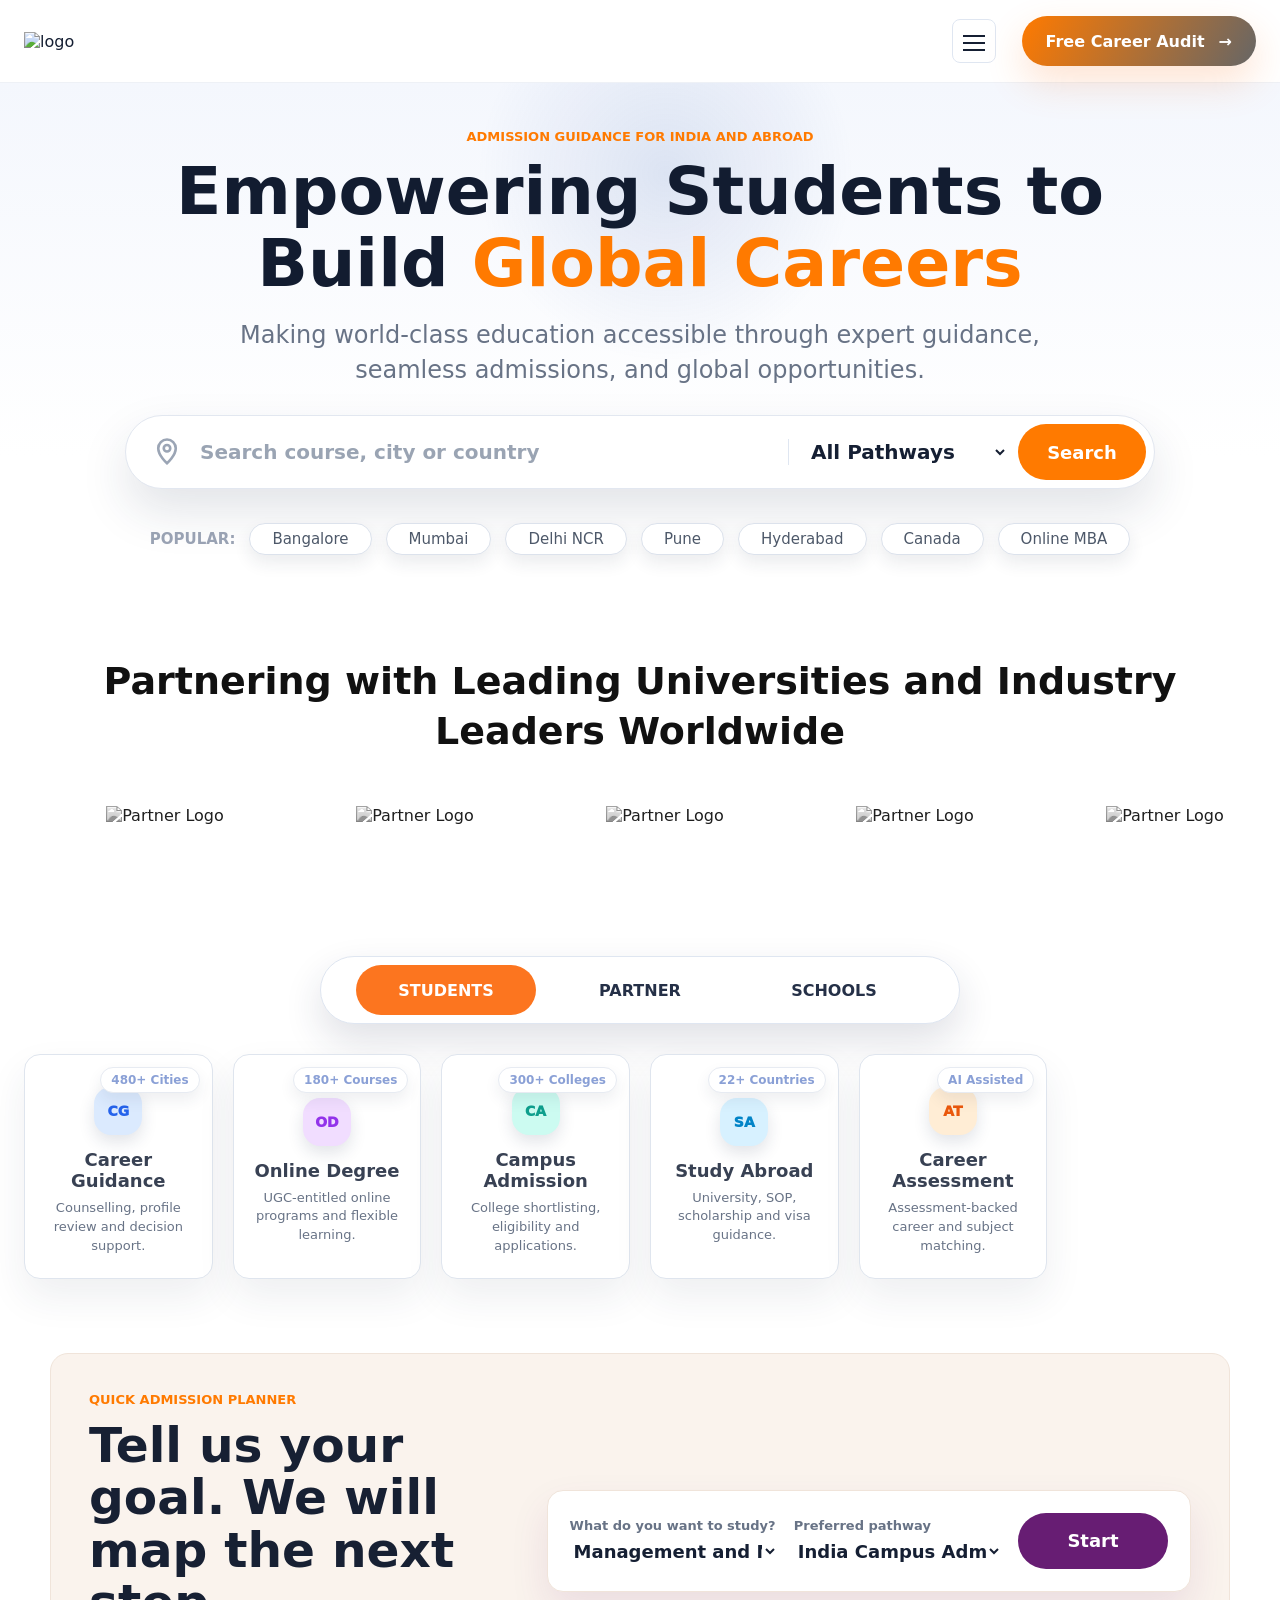
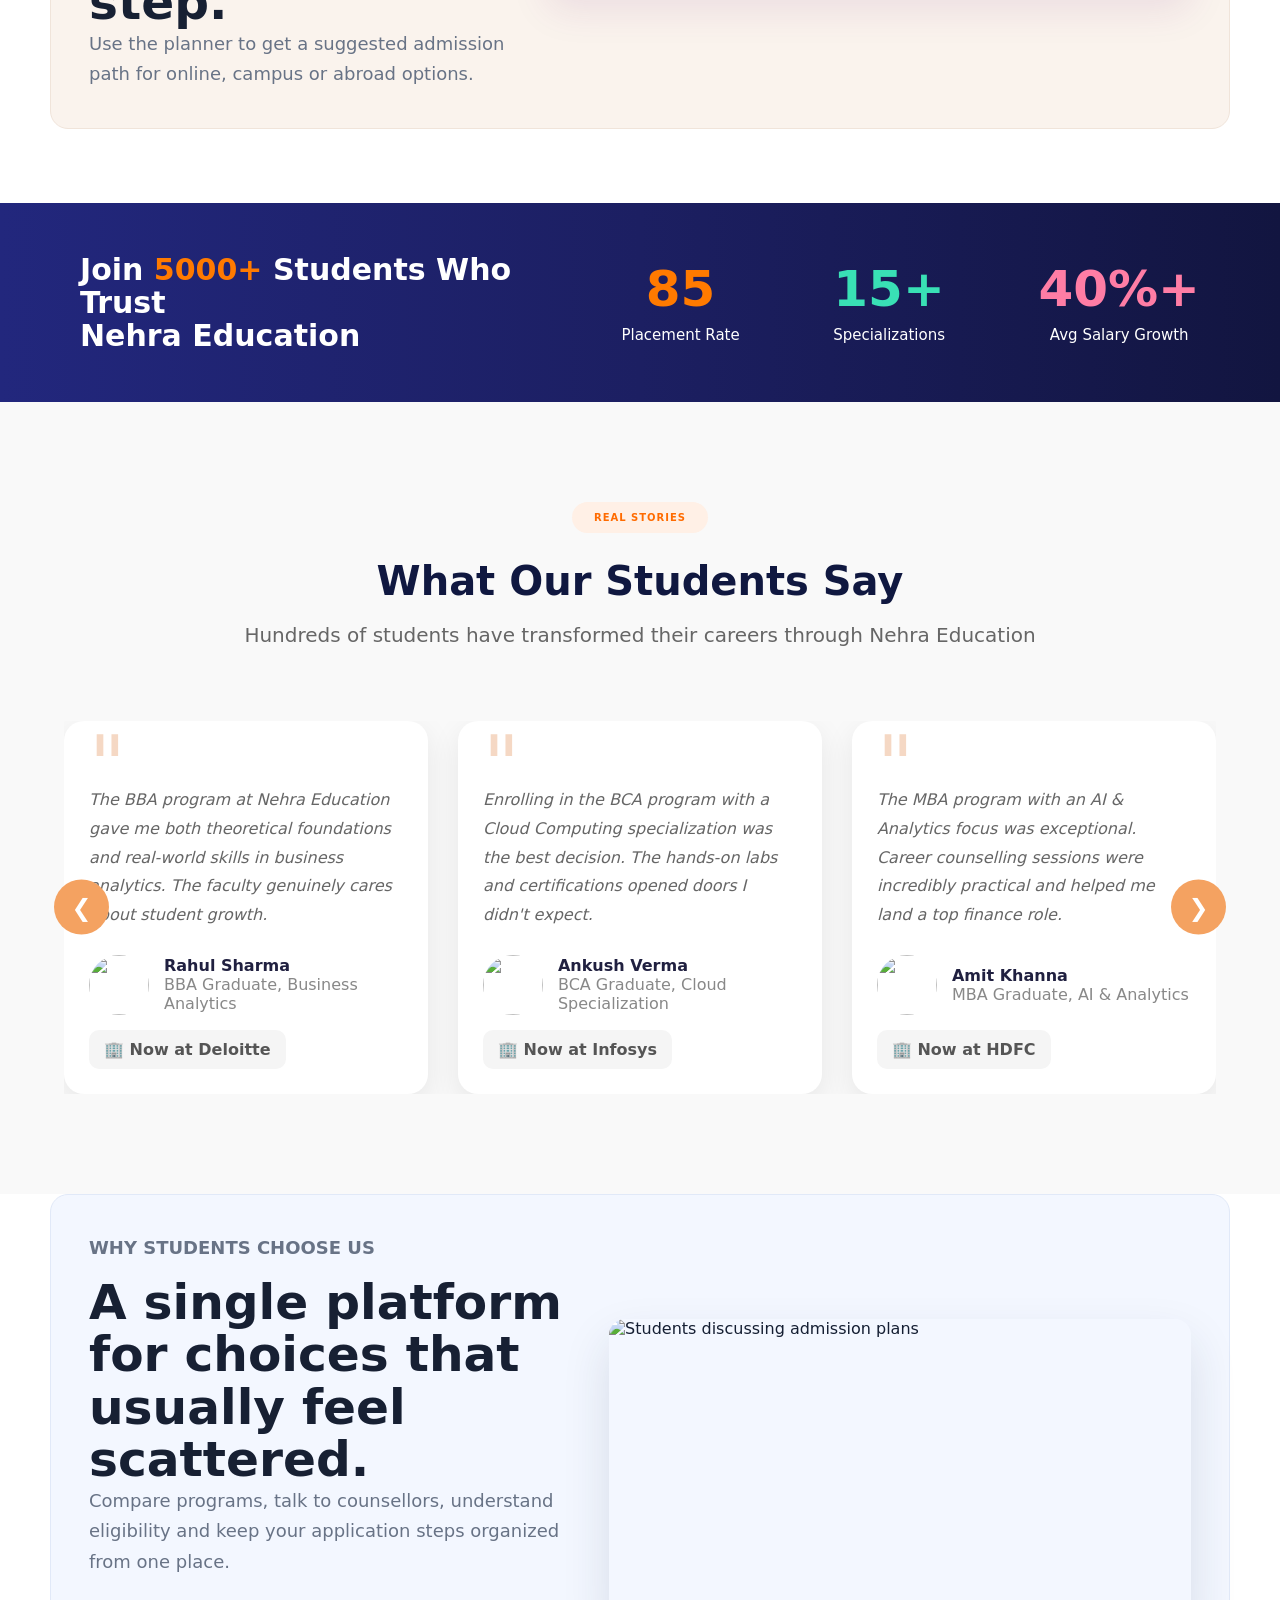
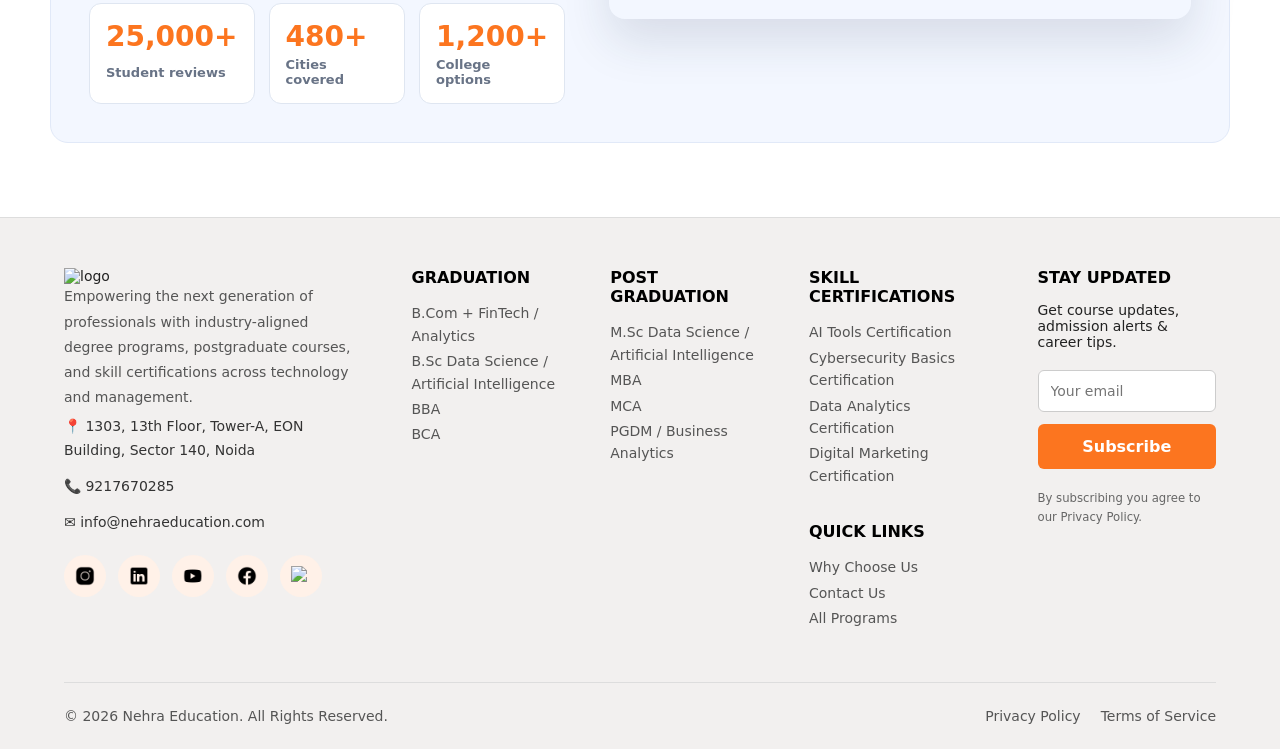
==== index.html @ 0ae5c198 "Add files via upload" ====
<!DOCTYPE html>
<html lang="en">
  <head>
    <meta charset="UTF-8" />
    <meta name="viewport" content="width=device-width, initial-scale=1.0" />
    <title>Nehra Education | Education Admission Platform</title>
    <link rel="preconnect" href="https://images.unsplash.com" />
    <link rel="stylesheet" href="css/styles.css" />
	<link rel="stylesheet" href="css/1001.css" />
    <link rel="icon" type="image/png" href="images/favicon.PNG"/>	
  </head>
  <body data-page="home">
    <header class="site-header">
      <nav class="navbar" aria-label="Primary navigation">
        <a class="brand" href="index.html" aria-label="Nehra Education">
          <img src="images/logo.png" alt="logo" width="100">
        </a>

        <button class="menu-toggle" type="button" aria-label="Open menu" aria-expanded="false">
          <span></span>
          <span></span>
          <span></span>
        </button>

        <div class="nav-links" id="navLinks">
          <a href="India Online Admission/index.html" data-nav="online">India Online Admission</a>
          <a href="India Campus Admission/index.html" data-nav="campus">India Campus Admission</a>
          <a href="Abroad Admission/index.html" data-nav="abroad">Abroad Admission</a>
          <a href="Career Guidance/index.html" data-nav="guidance">Career Guidance</a>
          <a href="Why-us/index.html" data-nav="why">Why Us</a>
          <a href="About-us/index.html" data-nav="about">About Us</a>
          <a href="Contact-us/index.html" data-nav="contact">Contact Us</a>
        </div>

        <div class="header-actions">
          <a class="audit-btn" href="contact-us.html">Free Career Audit <span aria-hidden="true">&rarr;</span></a>
          <!-- <a class="login-btn" href="contact-us.html">Login</a> -->
        </div>
      </nav>
    </header>

    <main>
      <section class="home-hero">
        <div class="hero-inner">
          <p class="eyebrow">Admission guidance for India and abroad</p>
          <h1>Empowering Students to Build <span>Global Careers</span></h1>
          <p class="hero-copy">
            Making world-class education accessible through expert guidance, seamless admissions, and global opportunities.
          </p>

          <form class="search-panel" id="homeSearch">
            <label class="location-field">
              <span class="pin-icon" aria-hidden="true">
                <svg viewBox="0 0 24 24">
                  <path d="M12 21s7-6.1 7-12a7 7 0 0 0-14 0c0 5.9 7 12 7 12z"></path>
                  <circle cx="12" cy="9" r="2.6"></circle>
                </svg>
              </span>
              <input id="searchInput" type="search" placeholder="Search course, city or country" />
            </label>
            <label class="type-field">
              <select id="pathwayFilter" aria-label="Choose admission pathway">
                <option value="all">All Pathways</option>
                <option value="online">Online Degree</option>
                <option value="campus">Campus Admission</option>
                <option value="abroad">Study Abroad</option>
                <option value="guidance">Career Guidance</option>
              </select>
            </label>
            <button type="submit">Search</button>
          </form>

          <div class="city-row" aria-label="Popular locations">
            <strong>Popular:</strong>
            <button type="button" data-query="Bangalore">Bangalore</button>
            <button type="button" data-query="Mumbai">Mumbai</button>
            <button type="button" data-query="Delhi NCR">Delhi NCR</button>
            <button type="button" data-query="Pune">Pune</button>
            <button type="button" data-query="Hyderabad">Hyderabad</button>
            <button type="button" data-query="Canada">Canada</button>
            <button type="button" data-query="Online MBA">Online MBA</button>
          </div>
        </div>
	  </section>

      <section class="partners-section">

    <div class="partners-container">

        <div class="section-title">
            <h2>Partnering with Leading Universities and Industry Leaders Worldwide</h2>
        </div>

        <div class="slider">

            <div class="slide-track">

                <!-- Logos -->
                <div class="slide">
                    <img src="images/logo.png" alt="Partner Logo">
                </div>

                <div class="slide">
                    <img src="images/logo.png" alt="Partner Logo">
                </div>

                <div class="slide">
                    <img src="images/logo.png" alt="Partner Logo">
                </div>

                <div class="slide">
                    <img src="images/logo.png" alt="Partner Logo">
                </div>

                <div class="slide">
                    <img src="images/logo.png" alt="Partner Logo">
                </div>

                <div class="slide">
                    <img src="images/logo.png" alt="Partner Logo">
                </div>

                <!-- Duplicate Logos for Infinite Scroll -->

                <div class="slide">
                    <img src="images/logo.png" alt="Partner Logo">
                </div>

                <div class="slide">
                    <img src="images/logo.png" alt="Partner Logo">
                </div>

                <div class="slide">
                    <img src="images/logo.png" alt="Partner Logo">
                </div>

                <div class="slide">
                    <img src="images/logo.png" alt="Partner Logo">
                </div>

                <div class="slide">
                    <img src="images/logo.png" alt="Partner Logo">
                </div>

                <div class="slide">
                    <img src="images/logo.png" alt="Partner Logo">
                </div>

            </div>

        </div>

    </div>

</section>

      <section class="audience-section">
        <div class="audience-tabs" role="tablist" aria-label="Choose audience">
          <button class="tab active" type="button" data-audience="students">STUDENTS</button>
          <button class="tab" type="button" data-audience="parents">PARTNER</button>
          <button class="tab" type="button" data-audience="schools">SCHOOLS</button>
        </div>

        <div class="service-grid" id="serviceGrid">
          <a class="service-card" href="Career Guidance/index.html" data-type="guidance" data-audience="students parents schools" data-tags="career counselling guidance assessment student parent school delhi mumbai bangalore">
            <span class="pill">480+ Cities</span>
            <span class="service-icon blue">CG</span>
            <h2>Career Guidance</h2>
            <p>Counselling, profile review and decision support.</p>
          </a>
          <a class="service-card" href="India Online Admission/index.html" data-type="online" data-audience="students parents" data-tags="online degree mba bca mca bcom distance ugc india bangalore mumbai delhi ncr pune hyderabad">
            <span class="pill">180+ Courses</span>
            <span class="service-icon violet">OD</span>
            <h2>Online Degree</h2>
            <p>UGC-entitled online programs and flexible learning.</p>
          </a>
          <a class="service-card" href="India Campus Admission/index.html" data-type="campus" data-audience="students parents schools" data-tags="india campus admission college university bangalore delhi ncr mumbai pune hyderabad chennai">
            <span class="pill">300+ Colleges</span>
            <span class="service-icon mint">CA</span>
            <h2>Campus Admission</h2>
            <p>College shortlisting, eligibility and applications.</p>
          </a>
          <a class="service-card" href="Abroad-Admission/index.html" data-type="abroad" data-audience="students parents" data-tags="study abroad canada uk usa australia germany scholarship visa">
            <span class="pill">22+ Countries</span>
            <span class="service-icon sky">SA</span>
            <h2>Study Abroad</h2>
            <p>University, SOP, scholarship and visa guidance.</p>
          </a>
          <a class="service-card" href="Career-Guidance/index.html" data-type="guidance" data-audience="students schools" data-tags="career assessment aptitude personality psychometric ai powered bangalore mumbai delhi ncr chennai">
            <span class="pill">AI Assisted</span>
            <span class="service-icon orange">AT</span>
            <h2>Career Assessment</h2>
            <p>Assessment-backed career and subject matching.</p>
          </a>
          <a class="service-card" href="Contact-us/index.html" data-type="guidance" data-audience="schools" data-tags="school partner admission counselling program">
            <span class="pill">Partner Plan</span>
            <span class="service-icon rose">SP</span>
            <h2>School Partnership</h2>
            <p>Guidance programs for classrooms and batches.</p>
          </a>
        </div>
        <p class="empty-result" id="emptyResult" hidden>No matching option found. Try another course, city or pathway.</p>
      </section>

      <section class="planner-band">
        <div class="planner-copy">
          <p class="eyebrow">Quick admission planner</p>
          <h2>Tell us your goal. We will map the next step.</h2>
          <p>Use the planner to get a suggested admission path for online, campus or abroad options.</p>
        </div>
        <form class="planner-card" id="plannerForm">
          <label>
            <span>What do you want to study?</span>
            <select id="courseSelect">
              <option>Management and MBA</option>
              <option>Engineering and Technology</option>
              <option>Medical and Healthcare</option>
              <option>Commerce and Finance</option>
              <option>Design and Media</option>
            </select>
          </label>
          <label>
            <span>Preferred pathway</span>
            <select id="goalSelect">
              <option>India Campus Admission</option>
              <option>India Online Admission</option>
              <option>Abroad Admission</option>
              <option>Career Guidance</option>
            </select>
          </label>
          <button type="submit">Start</button>
        </form>
      </section>
	  
	  <section class="counter-section">

		<div class="counter-container">

        <div class="counter-left">
            <h2>
                Join <span>5000+</span> Students Who Trust
                <br>
                Nehra Education
            </h2>
        </div>

        <div class="counter-box">
            <h3 class="counter" data-target="95">0</h3>
            <p>Placement Rate</p>
        </div>

        <div class="counter-box">
            <h3 class="counter green" data-target="15">0</h3>
            <p>Specializations</p>
        </div>

        <div class="counter-box">
            <h3 class="counter pink" data-target="40">0</h3>
            <p>Avg Salary Growth</p>
        </div>

		</div>

	  </section>
	  
	  <section class="testimonial-section">

    <div class="section-header">

        <span class="badge">REAL STORIES</span>

        <h2>What Our Students Say</h2>

        <p>
            Hundreds of students have transformed their careers through
            Nehra Education
        </p>

    </div>

    <div class="testimonial-wrapper">

        <button class="nav-btn prev">&#10094;</button>

        <div class="testimonial-slider">

            <div class="testimonial-track">

                <!-- Card 1 -->
                <div class="testimonial-card">

                    <div class="quote">"</div>

                    <p class="review">
                        The BBA program at Nehra Education gave me both
                        theoretical foundations and real-world skills in
                        business analytics. The faculty genuinely cares
                        about student growth.
                    </p>

                    <div class="student-info">

                        <img src="images/student1.jpg" alt="">

                        <div>
                            <h4>Rahul Sharma</h4>
                            <span>BBA Graduate, Business Analytics</span>
                        </div>

                    </div>

                    <div class="company-tag">
                        🏢 Now at Deloitte
                    </div>

                </div>

                <!-- Card 2 -->

                <div class="testimonial-card active">

                    <div class="quote">"</div>

                    <p class="review">
                        Enrolling in the BCA program with a Cloud Computing
                        specialization was the best decision. The hands-on
                        labs and certifications opened doors I didn't expect.
                    </p>

                    <div class="student-info">

                        <img src="images/student2.jpg" alt="">

                        <div>
                            <h4>Ankush Verma</h4>
                            <span>BCA Graduate, Cloud Specialization</span>
                        </div>

                    </div>

                    <div class="company-tag">
                        🏢 Now at Infosys
                    </div>

                </div>

                <!-- Card 3 -->

                <div class="testimonial-card">

                    <div class="quote">"</div>

                    <p class="review">
                        The MBA program with an AI & Analytics focus was
                        exceptional. Career counselling sessions were
                        incredibly practical and helped me land a top
                        finance role.
                    </p>

                    <div class="student-info">

                        <img src="images/student3.jpg" alt="">

                        <div>
                            <h4>Amit Khanna</h4>
                            <span>MBA Graduate, AI & Analytics</span>
                        </div>

                    </div>

                    <div class="company-tag">
                        🏢 Now at HDFC
                    </div>

                </div>
				<div class="testimonial-card">

                    <div class="quote">"</div>

                    <p class="review">
                        The BBA program at Nehra Education gave me both
                        theoretical foundations and real-world skills in
                        business analytics. The faculty genuinely cares
                        about student growth.
                    </p>

                    <div class="student-info">

                        <img src="images/student1.jpg" alt="">

                        <div>
                            <h4>Rahul Sharma</h4>
                            <span>BBA Graduate, Business Analytics</span>
                        </div>

                    </div>

                    <div class="company-tag">
                        🏢 Now at Deloitte
                    </div>

                </div>

                <!-- Card 2 -->

                <div class="testimonial-card active">

                    <div class="quote">"</div>

                    <p class="review">
                        Enrolling in the BCA program with a Cloud Computing
                        specialization was the best decision. The hands-on
                        labs and certifications opened doors I didn't expect.
                    </p>

                    <div class="student-info">

                        <img src="images/student2.jpg" alt="">

                        <div>
                            <h4>Ankush Verma</h4>
                            <span>BCA Graduate, Cloud Specialization</span>
                        </div>

                    </div>

                    <div class="company-tag">
                        🏢 Now at Infosys
                    </div>

                </div>

                <!-- Card 3 -->

                <div class="testimonial-card">

                    <div class="quote">"</div>

                    <p class="review">
                        The MBA program with an AI & Analytics focus was
                        exceptional. Career counselling sessions were
                        incredibly practical and helped me land a top
                        finance role.
                    </p>

                    <div class="student-info">

                        <img src="images/student3.jpg" alt="">

                        <div>
                            <h4>Amit Khanna</h4>
                            <span>MBA Graduate, AI & Analytics</span>
                        </div>

                    </div>

                    <div class="company-tag">
                        🏢 Now at HDFC
                    </div>

                </div>

            </div>

        </div>

        <button class="nav-btn next">&#10095;</button>

    </div>

</section>

      <section class="split-showcase">
        <div>
          <p class="eyebrow">Why students choose us</p>
          <h2>A single platform for choices that usually feel scattered.</h2>
          <p>
            Compare programs, talk to counsellors, understand eligibility and keep your application steps organized from one place.
          </p>
          <div class="stats-row">
            <div><strong data-count="25000">0</strong><span>Student reviews</span></div>
            <div><strong data-count="480">0</strong><span>Cities covered</span></div>
            <div><strong data-count="1200">0</strong><span>College options</span></div>
          </div>
        </div>
        <img src="https://images.unsplash.com/photo-1523240795612-9a054b0db644?auto=format&fit=crop&w=900&q=80" alt="Students discussing admission plans" />
      </section>
    </main>

	<footer class="footer">
    <div class="footer-container">

        <!-- Company Info -->
        <div class="footer-column company-info">
            <img src="images/logo.png" alt="logo" width="150">

            <p>
                Empowering the next generation of professionals with
                industry-aligned degree programs, postgraduate courses,
                and skill certifications across technology and management.
            </p>

            <div class="contact-info">
                <p>📍 1303, 13th Floor, Tower-A, EON Building, Sector 140, Noida</p>
                <p>📞 <a href="tel:+919217670285">9217670285</a></p>
				<p>✉ <a href="mailto:info@nehraeducation.com">info@nehraeducation.com</a></p>
            </div>

            <div class="social-icons">
				<a href="https://www.instagram.com/nehraeducation?igsh=MWdvMzFmZ3Vqd3J1ag=="><img src="images/logo/instagram.png" alt="Instagram"></a>
				<a href="https://www.linkedin.com/company/nehraeducation/"><img src="images/logo/linkedin.png" alt="LinkedIn"></a>
				<a href="#"><img src="images/logo/youtube.png" alt="YouTube"></a>
				<a href="#"><img src="images/logo/facebook.png" alt="Facebook"></a>
				<a href="#"><img src="images/logo/twitter.png" alt="Twitter"></a>
			</div>
        </div>

        <!-- Graduation -->
        <div class="footer-column">
            <h3>GRADUATION</h3>
            <ul>
                <li>B.Com + FinTech / Analytics</li>
                <li>B.Sc Data Science / Artificial Intelligence</li>
                <li>BBA</li>
                <li>BCA</li>
            </ul>
        </div>

        <!-- Post Graduation -->
        <div class="footer-column">
            <h3>POST GRADUATION</h3>
            <ul>
                <li>M.Sc Data Science / Artificial Intelligence</li>
                <li>MBA</li>
                <li>MCA</li>
                <li>PGDM / Business Analytics</li>
            </ul>
        </div>

        <!-- Skill Certifications -->
        <div class="footer-column">
            <h3>SKILL CERTIFICATIONS</h3>
            <ul>
                <li>AI Tools Certification</li>
                <li>Cybersecurity Basics Certification</li>
                <li>Data Analytics Certification</li>
                <li>Digital Marketing Certification</li>
            </ul>

            <h3 class="quick-title">QUICK LINKS</h3>
            <ul>
                <li><a href="#">Why Choose Us</a></li>
                <li><a href="#">Contact Us</a></li>
                <li><a href="#">All Programs</a></li>
            </ul>
        </div>

        <!-- Newsletter -->
        <div class="footer-column">
            <h3>STAY UPDATED</h3>

            <p>
                Get course updates, admission alerts & career tips.
            </p>

            <form class="newsletter-form">
                <input type="email" placeholder="Your email">
                <button type="submit">Subscribe</button>
            </form>

            <small>
                By subscribing you agree to our Privacy Policy.
            </small>
        </div>

    </div>

    <div class="footer-bottom">
        <p>© 2026 Nehra Education. All Rights Reserved.</p>

        <div class="footer-links">
            <a href="#">Privacy Policy</a>
            <a href="#">Terms of Service</a>
        </div>
    </div>
	</footer>

    <div class="toast" id="toast" role="status" aria-live="polite"></div>
    <script src="js/script.js"></script>
	<script src="js/1001.js"></script>
  </body>
</html>
---- css/styles.css ----
:root {
  --ink: #151f33;
  --muted: #687386;
  --soft: #f4f7fd;
  --paper: #ffffff;
  --line: #dfe6f1;
  --blue: #2f63ee;
  --blue-dark: #244aa8;
  --cyan: #0699c7;
  --purple: #671d73;
  --violet: #8b42ef;
  --mint: #17b59a;
  --orange: #f27b2f;
  --rose: #ef4b71;
  --shadow: 0 22px 48px rgba(32, 45, 76, 0.13);
  --radius: 8px;
}

* {
  box-sizing: border-box;
}

html {
  scroll-behavior: smooth;
}

body {
  margin: 0;
  color: var(--ink);
  background: #ffffff;
  font-family: Inter, ui-sans-serif, system-ui, -apple-system, BlinkMacSystemFont, "Segoe UI", sans-serif;
}

*{
    margin:0;
    padding:0;
    box-sizing:border-box;
}

.footer{
    background:#F2F0EF;
    color:#222;
    padding:50px 5% 25px;
    border-top:1px solid #ddd;
	font-size:14px;
}

.footer-container{
    display:grid;
    grid-template-columns:2fr 1fr 1fr 1.2fr 1.2fr;
    gap:50px;
}

.footer-logo{
    width:220px;
    margin-bottom:25px;
}

.company-info p{
    line-height:1.8;
    color:#555;
    margin-bottom:5px;
}

.contact-info p{
    margin-bottom:12px;
    line-height:1.7;
	color:#333;
}

.contact-info i{
    color:#ff6b00;
    margin-right:8px;
    width:20px;
}

.contact-info a{
    text-decoration:none;
    color:#333;
    transition:.3s;
}

.contact-info a:hover{
    color:#ff7a00;
}

.footer-column h3{
    font-size:16px;
    margin-bottom:15px;
    color:#000;
    font-weight:700;
}

.footer-column ul{
    list-style:none;
}

.footer-column ul li{
    margin-bottom:3px;
    line-height:1.6;
    color:#555;
}

.footer-column ul li a{
    text-decoration:none;
    color:#555;
    transition:.3s;
}

.footer-column ul li a:hover{
    color:#ff7a00;
}

.quick-title{
    margin-top:35px;
}
.social-icons{
    display:flex;
    gap:12px;
    margin-top:20px;
}

.social-icons a{
    width:42px;
    height:42px;
    border-radius:50%;
    background:#fff1e8;
    color:#ff6b00;
    display:flex;
    align-items:center;
    justify-content:center;
    text-decoration:none;
    font-size:18px;
    transition:all .4s ease;
}

.social-icons a:hover{
    background:#ff6b00;
    color:#fff;
    transform:translateY(-5px) rotate(360deg);
    box-shadow:0 10px 25px rgba(255,107,0,.25);
}
.social-icons img{
    width:20px;
    height:20px;
}

.newsletter-form{
    margin:20px 0;
}

.newsletter-form input{
    width:100%;
    padding:12px;
    border:1px solid #ccc;
    border-radius:6px;
    margin-bottom:12px;
    outline:none;
}

.newsletter-form button{
    width:100%;
    padding:13px;
    border:none;
    background:#FC751F;
    color:#fff;
    border-radius:6px;
    cursor:pointer;
    font-size:16px;
    font-weight:600;
}

.newsletter-form button:hover{
    background:#FFA64D;
}

.footer-column small{
    color:#666;
    line-height:1.6;
}

.footer-bottom{
    margin-top:50px;
    padding-top:25px;
    border-top:1px solid #ddd;
    display:flex;
    justify-content:space-between;
    align-items:center;
    flex-wrap:wrap;
    gap:15px;
}

.footer-bottom p{
    color:#555;
}

.footer-links{
    display:flex;
    gap:20px;
}

.footer-links a{
    text-decoration:none;
    color:#555;
}

.footer-links a:hover{
    color:#ff7a00;
}

/* Responsive */
@media(max-width:991px){
    .footer-container{
        grid-template-columns:1fr 1fr;
    }
}

@media(max-width:768px){
    .footer-container{
        grid-template-columns:1fr;
    }

    .footer-bottom{
        flex-direction:column;
        text-align:center;
    }
}


/* ==========================
   PARTNERS SECTION
========================== */

.partners-section{
    background:#ffffff;
    padding:70px 0;
    overflow:hidden;
}

/* Container for side spacing */

.partners-container{
    max-width:1400px;
    margin:auto;
    padding:0 40px;
}

/* Heading */

.section-title{
    text-align:center;
    margin-bottom:50px;
}

.section-title h2{
    font-size:38px;
    font-weight:600;
    color:#111;
    line-height:1.3;
}

/* ==========================
   LOGO SLIDER
========================== */

.slider{
    width:100%;
    overflow:hidden;
    position:relative;
}

.slide-track{
    display:flex;
    align-items:center;
    width:calc(250px * 12);
    animation: scroll 30s linear infinite;
}

.slide{
    width:250px;
    display:flex;
    justify-content:center;
    align-items:center;
}

.slide img{
    max-width:180px;
    height:80px;
    object-fit:contain;
    transition:0.3s ease;
    filter: grayscale(100%);
}

.slide img:hover{
    filter: grayscale(0%);
    transform:scale(1.05);
}

/* Infinite Smooth Animation */

@keyframes scroll{

    0%{
        transform:translateX(0);
    }

    100%{
        transform:translateX(calc(-250px * 6));
    }
}

/* ==========================
   MOBILE RESPONSIVE
========================== */

@media(max-width:768px){

    .partners-container{
        padding:0 20px;
    }

    .section-title h2{
        font-size:26px;
    }

    .slide{
        width:180px;
    }

    .slide img{
        max-width:130px;
        height:60px;
    }

    .slide-track{
        animation: scroll 20s linear infinite;
    }
}


.audit-btn{
    transition: all 0.3s ease;
}

.audit-btn span{
    display:inline-block;
    transition: transform 0.3s ease;
}

.audit-btn:hover{
    transform: translateY(-4px);
}

.audit-btn:hover span{
    transform: translateX(5px);
}

.primary-link{
    transition: all 0.3s ease;
}

.primary-link span{
    display:inline-block;
    transition: transform 0.3s ease;
}

.primary-link:hover{
    transform: translateY(-4px);
}

.primary-link:hover span{
    transform: translateX(5px);
}

button,
input,
select,
textarea {
  font: inherit;
}

a {
  color: inherit;
  text-decoration: none;
}

img {
  display: block;
  max-width: 100%;
}

.site-header {
  position: sticky;
  top: 0;
  z-index: 40;
  background: rgba(255, 255, 255, 0.95);
  border-bottom: 1px solid #eef1f6;
  backdrop-filter: blur(18px);
}

.navbar {
  display: flex;
  align-items: center;
  gap: 26px;
  width: min(1530px, calc(100% - 48px));
  min-height: 92px;
  margin: 0 auto;
}

.brand {
  display: inline-flex;
  align-items: center;
  gap: 10px;
  flex: 0 0 auto;
}

.brand-mark {
  position: relative;
  width: 42px;
  height: 42px;
  border: 3px solid #ff2947;
  transform: rotate(45deg);
}

.brand-mark::before,
.brand-mark::after {
  position: absolute;
  left: 4px;
  right: 4px;
  height: 3px;
  content: "";
  background: var(--blue);
  transform: rotate(-27deg);
}

.brand-mark::before {
  top: 13px;
}

.brand-mark::after {
  top: 22px;
}

.brand-name {
  color: #21418f;
  font-size: 29px;
  font-weight: 900;
  letter-spacing: 0;
}

.nav-links {
  display: flex;
  align-items: center;
  justify-content: center;
  gap: clamp(12px, 1.15vw, 24px);
  flex: 1 1 auto;
}

.nav-links a {
  position: relative;
  color: #202a40;
  font-size: 15px;
  font-weight: 700;
  white-space: nowrap;
}

.nav-links a:hover,
.nav-links a.active {
  color: #FC751F;
}

.nav-links a.active::after {
  position: absolute;
  right: 0;
  bottom: -10px;
  left: 0;
  height: 3px;
  content: "";
  background: #f27b2f;
  border-radius: 999px;
}

.header-actions {
  display: flex;
  align-items: center;
  gap: 16px;
  flex: 0 0 auto;
}

.audit-btn,
.login-btn,
.primary-link,
.secondary-link,
.site-footer a {
  display: inline-flex;
  align-items: center;
  justify-content: center;
  min-height: 50px;
  border-radius: 999px;
  font-weight: 800;
}

.audit-btn,
.primary-link {
  gap: 14px;
  min-width: 220px;
  padding: 0 24px;
  color: #ffffff;
  background: linear-gradient(120deg, #ff7a00, #666666);
  box-shadow: 0 16px 38px rgba(252, 117, 31, 0.20);
}

.login-btn,
.secondary-link {
  min-width: 104px;
  padding: 0 22px;
  color: #252f44;
  background: #ffffff;
  border: 1px solid var(--line);
}

.menu-toggle {
  display: none;
  width: 44px;
  height: 44px;
  padding: 10px;
  background: #ffffff;
  border: 1px solid var(--line);
  border-radius: var(--radius);
  cursor: pointer;
}

.menu-toggle span {
  display: block;
  width: 100%;
  height: 2px;
  margin: 5px 0;
  background: var(--ink);
}

.home-hero {
  min-height: 390px;
  overflow: hidden;
  background:
    radial-gradient(circle at 52% 18%, rgba(58, 96, 178, 0.14), transparent 24%),
    linear-gradient(180deg, #f4f7fd 0%, #ffffff 74%);
}

.hero-inner {
  width: min(1160px, calc(100% - 40px));
  margin: 0 auto;
  padding: 46px 0 32px;
  text-align: center;
}

.eyebrow {
  margin: 0 0 12px;
  color: #ff7a00;
  font-size: 13px;
  font-weight: 900;
  letter-spacing: 0;
  text-transform: uppercase;
}

.home-hero h1 {
  max-width: 1120px;
  margin: 0 auto;
  color: #121c30;
  font-size: clamp(48px, 5.2vw, 70px);
  font-weight: 900;
  line-height: 1.08;
  letter-spacing: 0;
}

.home-hero h1 span {
  color: #ff7a00;
}

.hero-copy {
  max-width: 850px;
  margin: 18px auto 28px;
  color: var(--muted);
  font-size: clamp(18px, 2vw, 24px);
  line-height: 1.45;
}

.search-panel {
  display: grid;
  grid-template-columns: minmax(240px, 1fr) 220px 128px;
  gap: 10px;
  align-items: center;
  width: min(1030px, 100%);
  min-height: 74px;
  margin: 0 auto;
  padding: 7px 8px 7px 26px;
  background: #ffffff;
  border: 1px solid #e2e7f0;
  border-radius: 999px;
  box-shadow: var(--shadow);
}

.location-field {
  display: flex;
  align-items: center;
  gap: 18px;
  min-width: 0;
}

.pin-icon {
  display: inline-flex;
  width: 30px;
  height: 30px;
  color: #9ba5b5;
  flex: 0 0 auto;
}

.pin-icon svg {
  width: 100%;
  height: 100%;
  fill: none;
  stroke: currentColor;
  stroke-width: 2.1;
}

.search-panel input,
.search-panel select {
  width: 100%;
  min-width: 0;
  color: var(--ink);
  background: transparent;
  border: 0;
  outline: 0;
  font-size: 20px;
  font-weight: 700;
}

.search-panel input::placeholder {
  color: #9aa4b3;
}

.type-field {
  padding-left: 18px;
  border-left: 1px solid var(--line);
}

.search-panel button,
.planner-card button,
.contact-form button {
  min-height: 56px;
  color: #ffffff;
  background: #ff7a00;
  border: 0;
  border-radius: 999px;
  cursor: pointer;
  font-size: 18px;
  font-weight: 850;
}

.city-row {
  display: flex;
  flex-wrap: wrap;
  align-items: center;
  justify-content: center;
  gap: 12px 14px;
  margin-top: 34px;
}

.city-row strong {
  color: #99a2b3;
  font-size: 15px;
  text-transform: uppercase;
}

.city-row button {
  min-height: 32px;
  padding: 0 22px;
  color: #4d5869;
  background: #ffffff;
  border: 1px solid #dce2ec;
  border-radius: 999px;
  box-shadow: 0 8px 17px rgba(33, 44, 68, 0.09);
  cursor: pointer;
  font-size: 15px;
}

.mentor-rail {
  width: 100%;
  overflow: hidden;
  padding: 12px 0 30px;
  background: #ffffff;
  mask-image: linear-gradient(90deg, transparent 0, #000000 8%, #000000 92%, transparent 100%);
}

.mentor-track {
  display: flex;
  align-items: center;
  justify-content: center;
  gap: clamp(42px, 5.8vw, 95px);
  min-width: 1530px;
}

.mentor-card {
  display: flex;
  align-items: center;
  gap: 14px;
  min-width: 230px;
}

.mentor-card img {
  width: 58px;
  height: 58px;
  border: 3px solid #ffffff;
  border-radius: 50%;
  box-shadow: 0 8px 24px rgba(34, 46, 75, 0.14);
  object-fit: cover;
}

.mentor-card h2 {
  margin: 0 0 6px;
  color: #30384a;
  font-size: 16px;
}

.mentor-card span {
  display: inline-flex;
  align-items: center;
  gap: 8px;
  padding: 3px 8px;
  color: #3861b8;
  background: #fffdf7;
  border: 1px solid #e8dfd2;
  border-radius: 6px;
  font-size: 12px;
  font-weight: 800;
}

.mentor-card b {
  color: #f8b400;
}

.faded {
  opacity: 0.28;
}

.audience-section {
  width: min(1540px, calc(100% - 48px));
  margin: 0 auto;
  padding-bottom: 74px;
}

.audience-tabs {
  display: flex;
  align-items: center;
  justify-content: center;
  gap: 14px;
  width: min(640px, 100%);
  min-height: 68px;
  margin: 0 auto 30px;
  padding: 8px;
  background: #ffffff;
  border: 1px solid var(--line);
  border-radius: 999px;
  box-shadow: 0 17px 38px rgba(32, 45, 76, 0.14);
}

.tab {
  min-width: 180px;
  min-height: 50px;
  color: #253047;
  background: transparent;
  border: 0;
  border-radius: 999px;
  cursor: pointer;
  font-size: 16px;
  font-weight: 900;
  text-transform: uppercase;
}

.tab.active {
  color: #ffffff;
  background: #FC751F;
}

.service-grid {
  display: grid;
  grid-template-columns: repeat(6, minmax(0, 1fr));
  gap: 20px;
}

.service-card {
  position: relative;
  display: grid;
  justify-items: center;
  align-content: center;
  min-height: 176px;
  padding: 32px 18px 22px;
  background: var(--paper);
  border: 1px solid #dfe5ee;
  border-radius: 16px;
  box-shadow: 0 18px 38px rgba(32, 45, 76, 0.08);
  text-align: center;
  transition: transform 180ms ease, box-shadow 180ms ease;
}

.service-card:hover {
  transform: translateY(-4px);
  box-shadow: 0 24px 52px rgba(32, 45, 76, 0.14);
}

.service-card.is-hidden {
  display: none;
}

.pill {
  position: absolute;
  top: 12px;
  right: 12px;
  padding: 5px 10px;
  color: #8aa0d6;
  background: #ffffff;
  border: 1px solid #e7ebf2;
  border-radius: 999px;
  box-shadow: 0 7px 15px rgba(32, 45, 76, 0.08);
  font-size: 12px;
  font-weight: 800;
}

.service-icon {
  display: grid;
  width: 48px;
  height: 48px;
  place-items: center;
  margin-bottom: 14px;
  border-radius: 17px;
  font-size: 14px;
  font-weight: 950;
  box-shadow: 0 7px 16px rgba(32, 45, 76, 0.13);
}

.blue {
  color: #2563eb;
  background: #dbeafe;
}

.violet {
  color: #9333ea;
  background: #f1ddff;
}

.mint {
  color: #0f9f8d;
  background: #ccfbf1;
}

.sky {
  color: #0284c7;
  background: #d7f1ff;
}

.orange {
  color: #ea580c;
  background: #ffedd5;
}

.rose {
  color: #e11d48;
  background: #ffe0ea;
}

.service-card h2 {
  margin: 0 0 8px;
  color: #384153;
  font-size: 18px;
}

.service-card p {
  margin: 0;
  color: var(--muted);
  font-size: 13px;
  line-height: 1.45;
}

.empty-result {
  margin: 22px 0 0;
  color: #d33554;
  font-weight: 800;
  text-align: center;
}

.planner-band,
.split-showcase,
.page-hero,
.page-section,
.process-section,
.contact-layout {
  width: min(1180px, calc(100% - 48px));
  margin: 0 auto 74px;
}

.planner-band {
  display: grid;
  grid-template-columns: 0.8fr 1.2fr;
  gap: 28px;
  align-items: center;
  padding: 38px;
  background: #faf3ed;
  border: 1px solid #f0e4da;
  border-radius: 18px;
}

.planner-copy h2,
.split-showcase h2,
.page-hero h1,
.section-heading h2,
.process-section h2,
.contact-copy h1,
.about-copy h2 {
  margin: 0;
  color: #172033;
  font-size: clamp(34px, 3.8vw, 58px);
  line-height: 1.08;
  letter-spacing: 0;
}

.planner-copy p:last-child,
.split-showcase p,
.page-hero p,
.about-copy p,
.contact-copy p {
  color: var(--muted);
  font-size: 18px;
  line-height: 1.7;
}

.planner-card {
  display: grid;
  grid-template-columns: 1fr 1fr 150px;
  gap: 16px;
  align-items: center;
  padding: 22px;
  background: #ffffff;
  border: 1px solid #f0e4da;
  border-radius: 16px;
  box-shadow: 0 18px 38px rgba(104, 31, 115, 0.1);
}

.planner-card label,
.contact-form label {
  display: grid;
  gap: 7px;
}

.planner-card span,
.contact-form span {
  color: var(--muted);
  font-size: 13px;
  font-weight: 800;
}

.planner-card select {
  min-width: 0;
  color: var(--ink);
  background: transparent;
  border: 0;
  outline: 0;
  font-size: 18px;
  font-weight: 850;
}

.planner-card button {
  background: var(--purple);
}

.split-showcase {
  display: grid;
  grid-template-columns: 0.9fr 1.1fr;
  gap: 44px;
  align-items: center;
  padding: 38px;
  background: #f3f7ff;
  border: 1px solid #e1e9f8;
  border-radius: 18px;
}

.split-showcase img,
.page-hero img {
  width: 100%;
  height: 300px;
  border-radius: 16px;
  object-fit: cover;
  box-shadow: var(--shadow);
}

.stats-row {
  display: grid;
  grid-template-columns: repeat(3, 1fr);
  gap: 14px;
  margin-top: 26px;
}

.stats-row div {
  display: grid;
  gap: 4px;
  padding: 16px;
  background: #ffffff;
  border: 1px solid var(--line);
  border-radius: 12px;
}

.stats-row strong {
  color: #FC751F	;
  font-size: 28px;
}

.stats-row span {
  color: var(--muted);
  font-size: 13px;
  font-weight: 800;
}

.page-hero {
  display: grid;
  grid-template-columns: 0.95fr 1.05fr;
  gap: 44px;
  align-items: center;
  padding-top: 58px;
}

.page-hero.compact {
  padding-top: 66px;
}

.page-hero p {
  max-width: 650px;
}

.hero-actions {
  display: flex;
  flex-wrap: wrap;
  gap: 14px;
  margin-top: 26px;
}

.page-section {
  padding: 44px;
  background: #ffffff;
  border: 1px solid var(--line);
  border-radius: 18px;
  box-shadow: 0 18px 38px rgba(32, 45, 76, 0.07);
}

.section-heading {
  max-width: 720px;
  margin-bottom: 28px;
}

.detail-grid {
  display: grid;
  grid-template-columns: repeat(3, minmax(0, 1fr));
  gap: 18px;
}

.detail-grid.four {
  grid-template-columns: repeat(4, minmax(0, 1fr));
}

.detail-grid article {
  padding: 24px;
  background: #f8fbff;
  border: 1px solid var(--line);
  border-radius: 16px;
}

.detail-grid span {
  display: grid;
  width: 44px;
  height: 44px;
  place-items: center;
  margin-bottom: 16px;
  color: var(--blue);
  background: #e7efff;
  border-radius: 14px;
  font-weight: 950;
}

.detail-grid h3 {
  margin: 0 0 10px;
  color: #253047;
  font-size: 21px;
}

.detail-grid p {
  margin: 0;
  color: var(--muted);
  line-height: 1.65;
}

.process-section {
  padding: 40px;
  color: #ffffff;
  background: #121c30;
  border-radius: 18px;
}

.process-section h2 {
  color: #ffffff;
  margin-bottom: 26px;
}

.process-list {
  display: grid;
  grid-template-columns: repeat(3, minmax(0, 1fr));
  gap: 18px;
}

.process-list div {
  padding: 24px;
  background: rgba(255, 255, 255, 0.08);
  border: 1px solid rgba(255, 255, 255, 0.14);
  border-radius: 16px;
}

.process-list strong {
  font-size: 19px;
}

.process-list p {
  color: rgba(255, 255, 255, 0.72);
  line-height: 1.6;
}

.contact-layout {
  display: grid;
  grid-template-columns: 0.85fr 1.15fr;
  gap: 44px;
  align-items: start;
  padding-top: 58px;
}

.contact-points {
  display: flex;
  flex-wrap: wrap;
  gap: 10px;
  margin-top: 24px;
}

.contact-points span {
  padding: 10px 14px;
  color: #384153;
  background: #f4f7fd;
  border: 1px solid var(--line);
  border-radius: 999px;
  font-weight: 750;
}

.contact-form {
  display: grid;
  gap: 16px;
  padding: 28px;
  background: #ffffff;
  border: 1px solid var(--line);
  border-radius: 18px;
  box-shadow: var(--shadow);
}

.contact-form input,
.contact-form select,
.contact-form textarea {
  width: 100%;
  min-height: 52px;
  padding: 12px 14px;
  color: var(--ink);
  background: #f7f9fc;
  border: 1px solid var(--line);
  border-radius: var(--radius);
  outline: 0;
  font-weight: 700;
  resize: vertical;
}

.contact-form textarea {
  min-height: 110px;
}

.site-footer {
  display: flex;
  align-items: center;
  justify-content: space-between;
  gap: 24px;
  width: min(1530px, calc(100% - 48px));
  margin: 30px auto 0;
  padding: 28px 0 36px;
  border-top: 1px solid var(--line);
}

.site-footer strong {
  color: #21418f;
  font-size: 24px;
}

.site-footer p {
  margin: 6px 0 0;
  color: var(--muted);
}

.site-footer a {
  min-width: 170px;
  color: #ffffff;
  background: var(--purple);
}

.toast {
  position: fixed;
  left: 50%;
  bottom: 24px;
  z-index: 60;
  max-width: min(560px, calc(100% - 32px));
  padding: 14px 18px;
  color: #ffffff;
  background: #172033;
  border-radius: 999px;
  box-shadow: var(--shadow);
  opacity: 0;
  pointer-events: none;
  transform: translate(-50%, 12px);
  transition: 180ms ease;
}

.toast.show {
  opacity: 1;
  transform: translate(-50%, 0);
}

@media (max-width: 1480px) {
  .menu-toggle {
    display: block;
    margin-left: auto;
  }

  .navbar {
    min-height: 82px;
  }

  .nav-links {
    position: absolute;
    top: 82px;
    left: 24px;
    right: 24px;
    display: none;
    flex-direction: column;
    align-items: stretch;
    gap: 0;
    padding: 12px;
    background: #ffffff;
    border: 1px solid var(--line);
    border-radius: 16px;
    box-shadow: var(--shadow);
  }

  .nav-links.open {
    display: flex;
  }

  .nav-links a {
    padding: 13px 14px;
  }

  .nav-links a.active::after {
    display: none;
  }
}

@media (max-width: 1180px) {
  .header-actions {
    display: none;
  }

  .search-panel,
  .planner-card,
  .planner-band,
  .split-showcase,
  .page-hero,
  .contact-layout {
    grid-template-columns: 1fr;
  }

  .type-field {
    padding: 12px 0 0;
    border-top: 1px solid var(--line);
    border-left: 0;
  }

  .service-grid,
  .detail-grid,
  .detail-grid.four,
  .process-list {
    grid-template-columns: repeat(2, minmax(0, 1fr));
  }

  .search-panel {
    border-radius: 28px;
    padding: 18px;
  }
}

@media (max-width: 760px) {
  .navbar,
  .audience-section,
  .planner-band,
  .split-showcase,
  .page-hero,
  .page-section,
  .process-section,
  .contact-layout,
  .site-footer {
    width: min(100% - 28px, 1180px);
  }

  .brand-name {
    font-size: 23px;
  }

  .brand-mark {
    width: 34px;
    height: 34px;
  }

  .home-hero h1 {
    font-size: 40px;
  }

  .hero-inner {
    width: min(100% - 28px, 1160px);
    padding-top: 34px;
  }

  .search-panel input,
  .search-panel select {
    font-size: 17px;
  }

  .mentor-rail {
    mask-image: none;
  }

  .mentor-track {
    justify-content: flex-start;
    min-width: 0;
    padding: 0 16px;
    overflow-x: auto;
  }

  .audience-tabs {
    justify-content: flex-start;
    overflow-x: auto;
  }

  .tab {
    min-width: 142px;
    font-size: 14px;
  }

  .service-grid,
  .detail-grid,
  .detail-grid.four,
  .process-list,
  .stats-row {
    grid-template-columns: 1fr;
  }

  .planner-band,
  .split-showcase,
  .page-section,
  .process-section {
    padding: 24px;
  }

  .page-hero {
    padding-top: 38px;
  }

  .page-hero img,
  .split-showcase img {
    height: 300px;
  }

  .site-footer {
    flex-direction: column;
    align-items: flex-start;
  }
}
---- css/1001.css ----
.counter-section{
    background: linear-gradient(
        90deg,
        #22277D 0%,
        #1C1F62 50%,
        #121540 100%
    );
    padding: 50px 80px;
}

.counter-container{
    max-width: 1400px;
    margin: auto;
    display: flex;
    justify-content: space-between;
    align-items: center;
}

.counter-left{
    width: 40%;
}

.counter-left h2{
    color: #fff;
    font-size: 30px;
    line-height: 1.1;
    font-weight: 700;
}

.counter-left span{
    color: #ff7a00;
}

.counter-box{
    text-align: center;
}

.counter-box h3{
    font-size: 50px;
    color: #ff7a00;
    font-weight: 700;
    margin-bottom: 8px;
}

.counter-box .green{
    color: #39E0B5;
}

.counter-box .pink{
    color: #FF7DA5;
}

.counter-box p{
    color: #fff;
    font-size: 15px;
    font-weight: 500;
}

/* Responsive */

@media(max-width:991px){

    .counter-container{
        flex-direction: column;
        gap: 40px;
        text-align: center;
    }

    .counter-left{
        width:100%;
    }

    .counter-left h2{
        font-size:25px;
    }

    .counter-box h3{
        font-size:40px;
    }
}



*{
    margin:0;
    padding:0;
    box-sizing:border-box;
}

.testimonial-section{
    padding:100px 5%;
    background:#f9f9f9;
}

.section-header{
    text-align:center;
    margin-bottom:70px;
}

.badge{
    display:inline-block;
    background:#fff0e6;
    color:#ff6b00;
    padding:10px 22px;
    border-radius:30px;
    font-size:10px;
    font-weight:600;
    letter-spacing:1px;
}

.section-header h2{
    font-size:40px;
    color:#101840;
    margin:25px 0 15px;
}

.section-header p{
    color:#666;
    font-size:20px;
    line-height:1.6;
}

.testimonial-wrapper{
    position:relative;
}

.testimonial-slider{
    overflow:hidden;
}

.testimonial-track{
    display:flex;
    gap:30px;
    transition:0.6s ease;
}

.testimonial-card{
    min-width:calc(33.33% - 20px);
    background:#fff;
    border-radius:20px;
    padding:25px;
    box-shadow:0 10px 30px rgba(0,0,0,0.08);
}

.quote{
    font-size:80px;
    color:#f5d8c4;
    line-height:0.5;
}

.review{
    font-size:16px;
    color:#666;
    line-height:1.8;
    margin-bottom:25px;
    font-style:italic;
}

.student-info{
    display:flex;
    align-items:center;
    gap:15px;
    margin-bottom:15px;
}

.student-info img{
    width:60px;
    height:60px;
    border-radius:50%;
    object-fit:cover;
}

.student-info h4{
    font-size:16px;
    color:#202040;
}

.student-info span{
    color:#888;
    font-size:16px;
}

.company-tag{
    display:inline-block;
    background:#f5f5f5;
    padding:10px 15px;
    border-radius:10px;
    font-weight:600;
    color:#555;
}

.nav-btn{
    position:absolute;
    top:50%;
    transform:translateY(-50%);
    width:55px;
    height:55px;
    border:none;
    border-radius:50%;
    background:#f4a261;
    color:#fff;
    font-size:24px;
    cursor:pointer;
    z-index:10;
}

.prev{
    left:-10px;
}

.next{
    right:-10px;
}

.nav-btn:hover{
    background:#ff6b00;
}
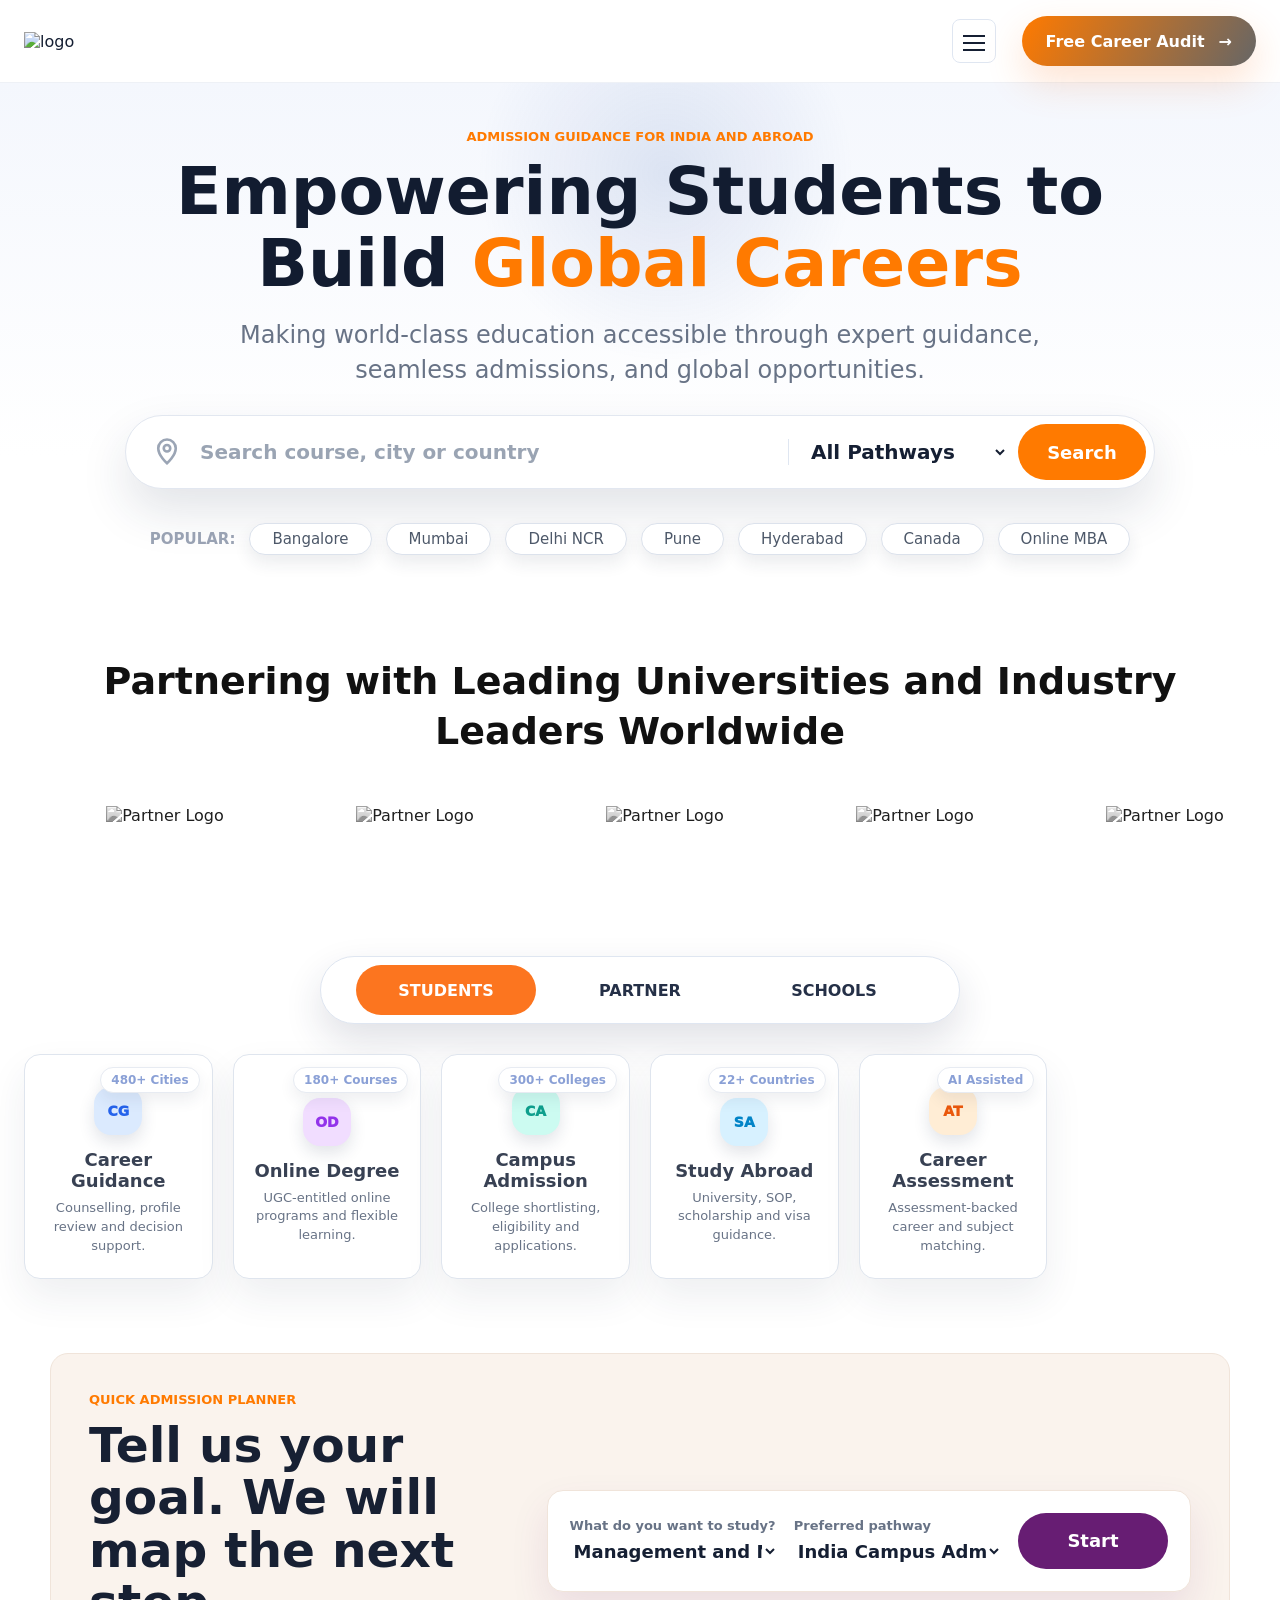
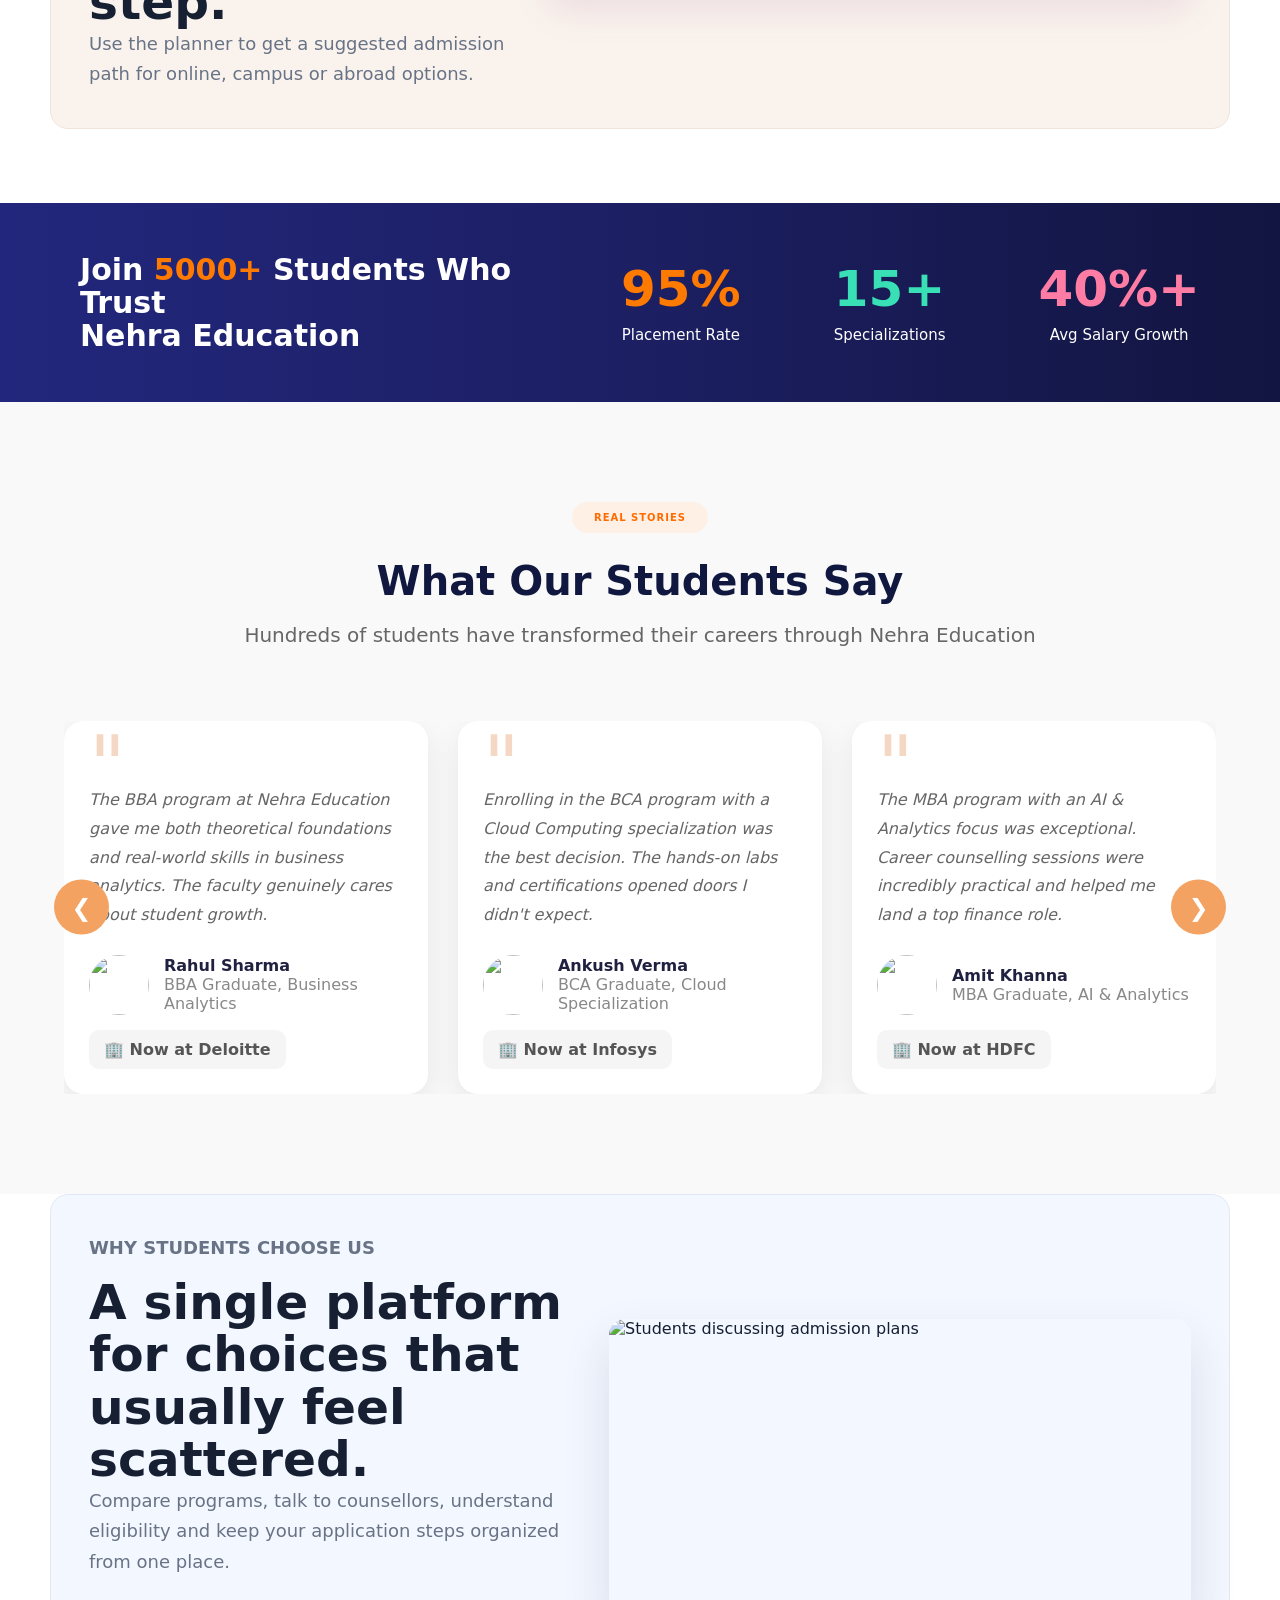
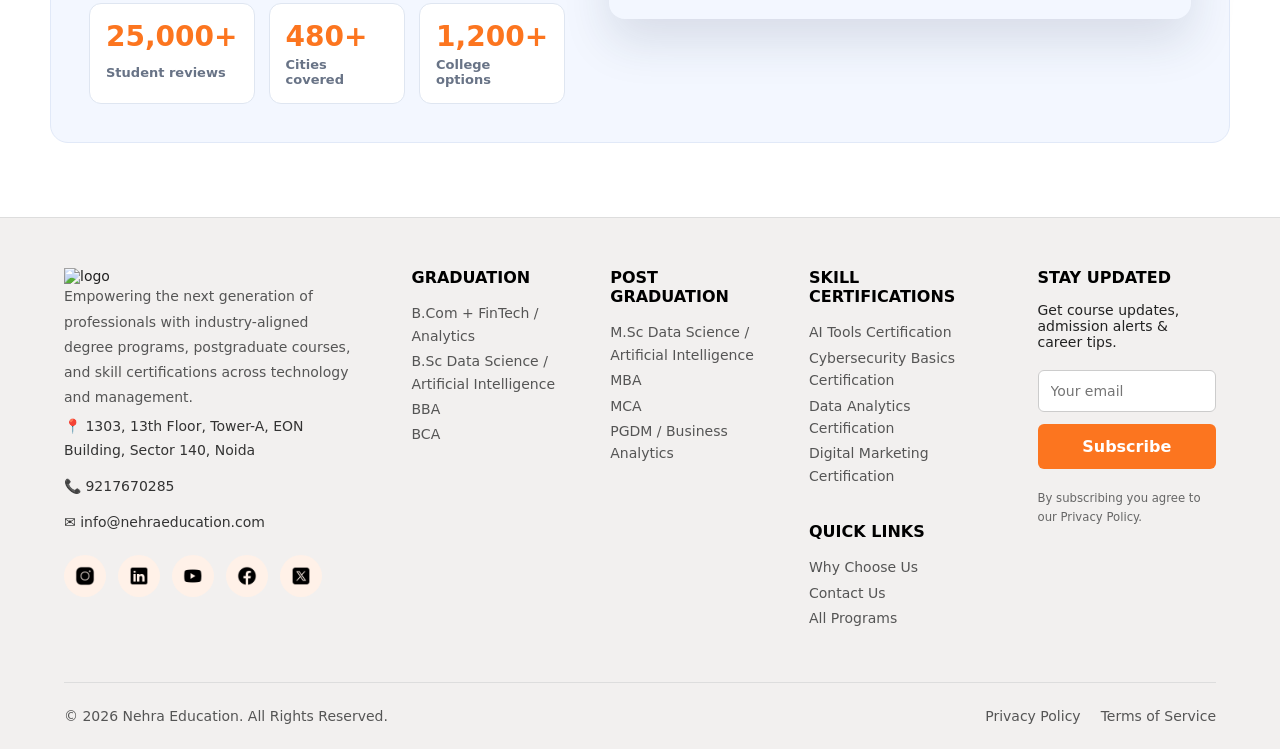
==== commit fd8df722: "Update index.html" ====
--- a/index.html
+++ b/index.html
@@ -511,7 +511,7 @@
 				<a href="https://www.linkedin.com/company/nehraeducation/"><img src="images/logo/linkedin.png" alt="LinkedIn"></a>
 				<a href="#"><img src="images/logo/youtube.png" alt="YouTube"></a>
 				<a href="#"><img src="images/logo/facebook.png" alt="Facebook"></a>
-				<a href="#"><img src="images/logo/twitter.png" alt="Twitter"></a>
+				<a href="#"><img src="images/logo/Twitter.png" alt="Twitter"></a>
 			</div>
         </div>
 
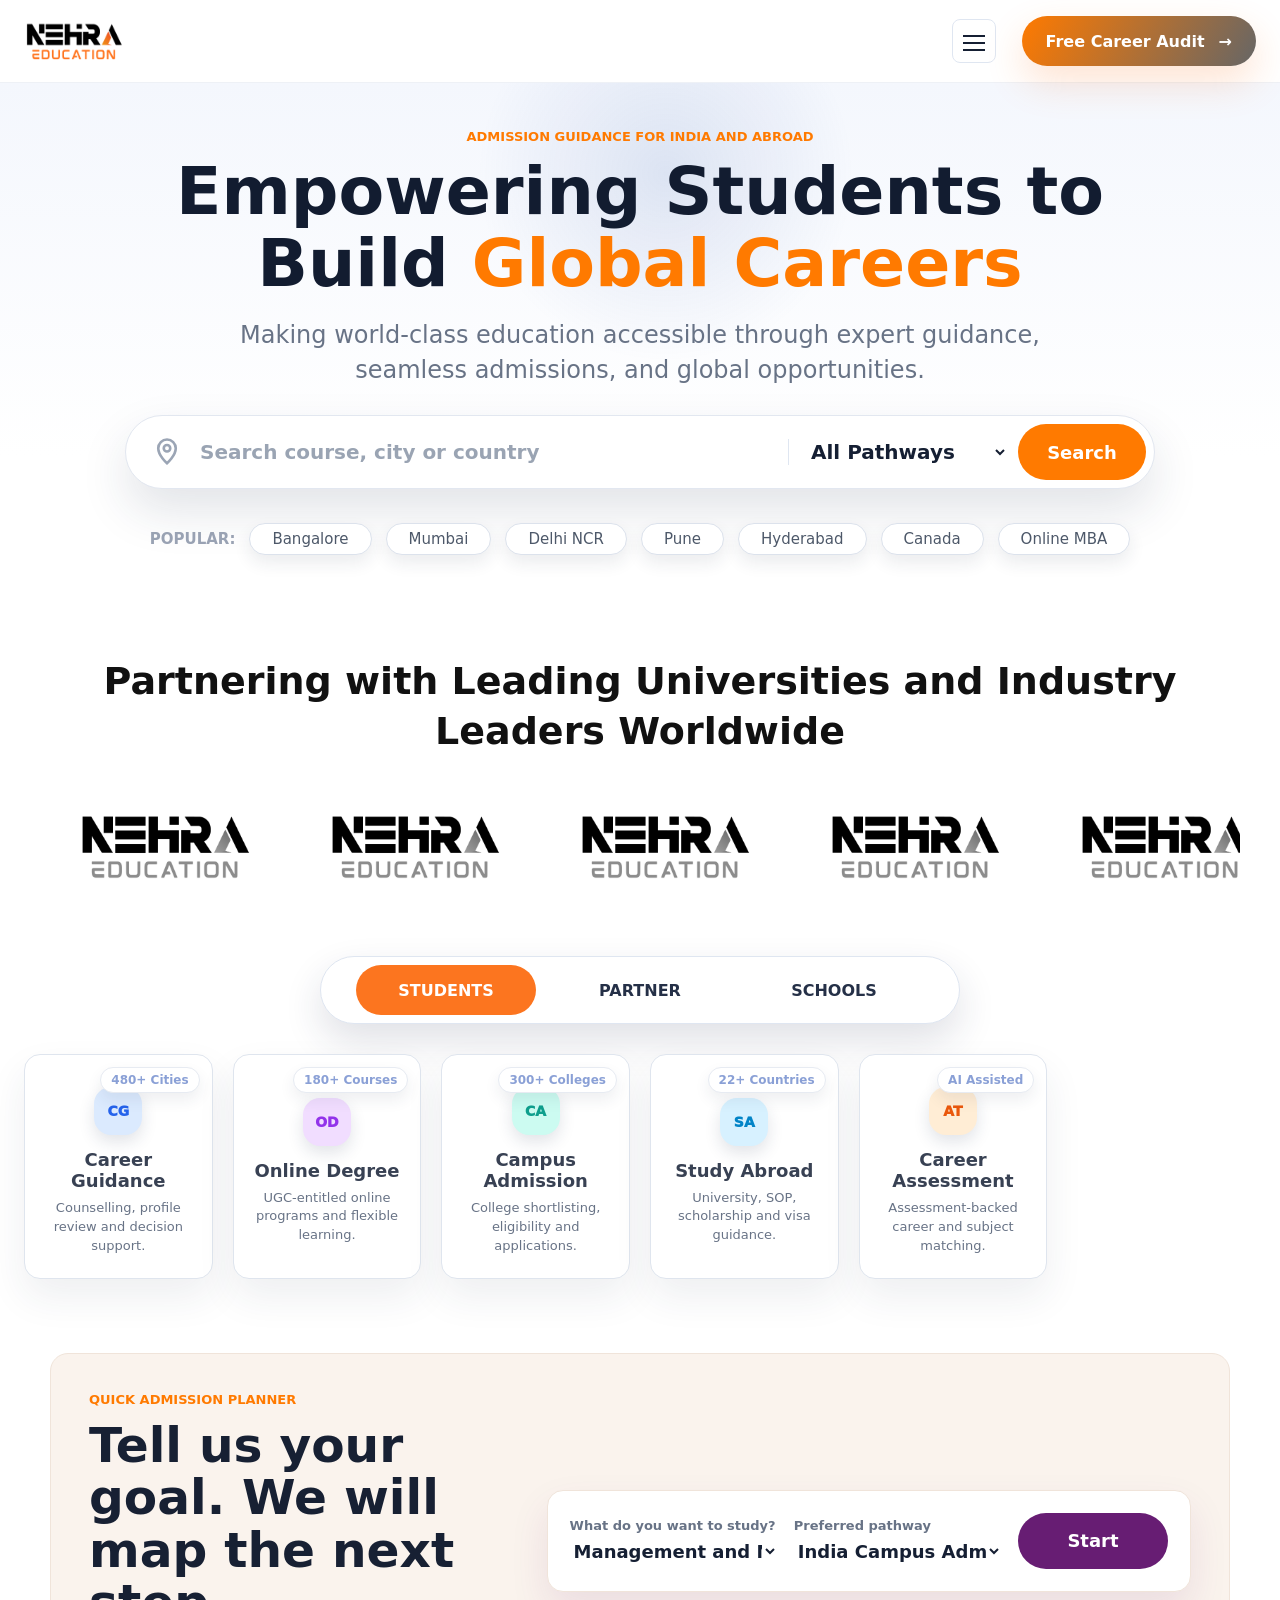
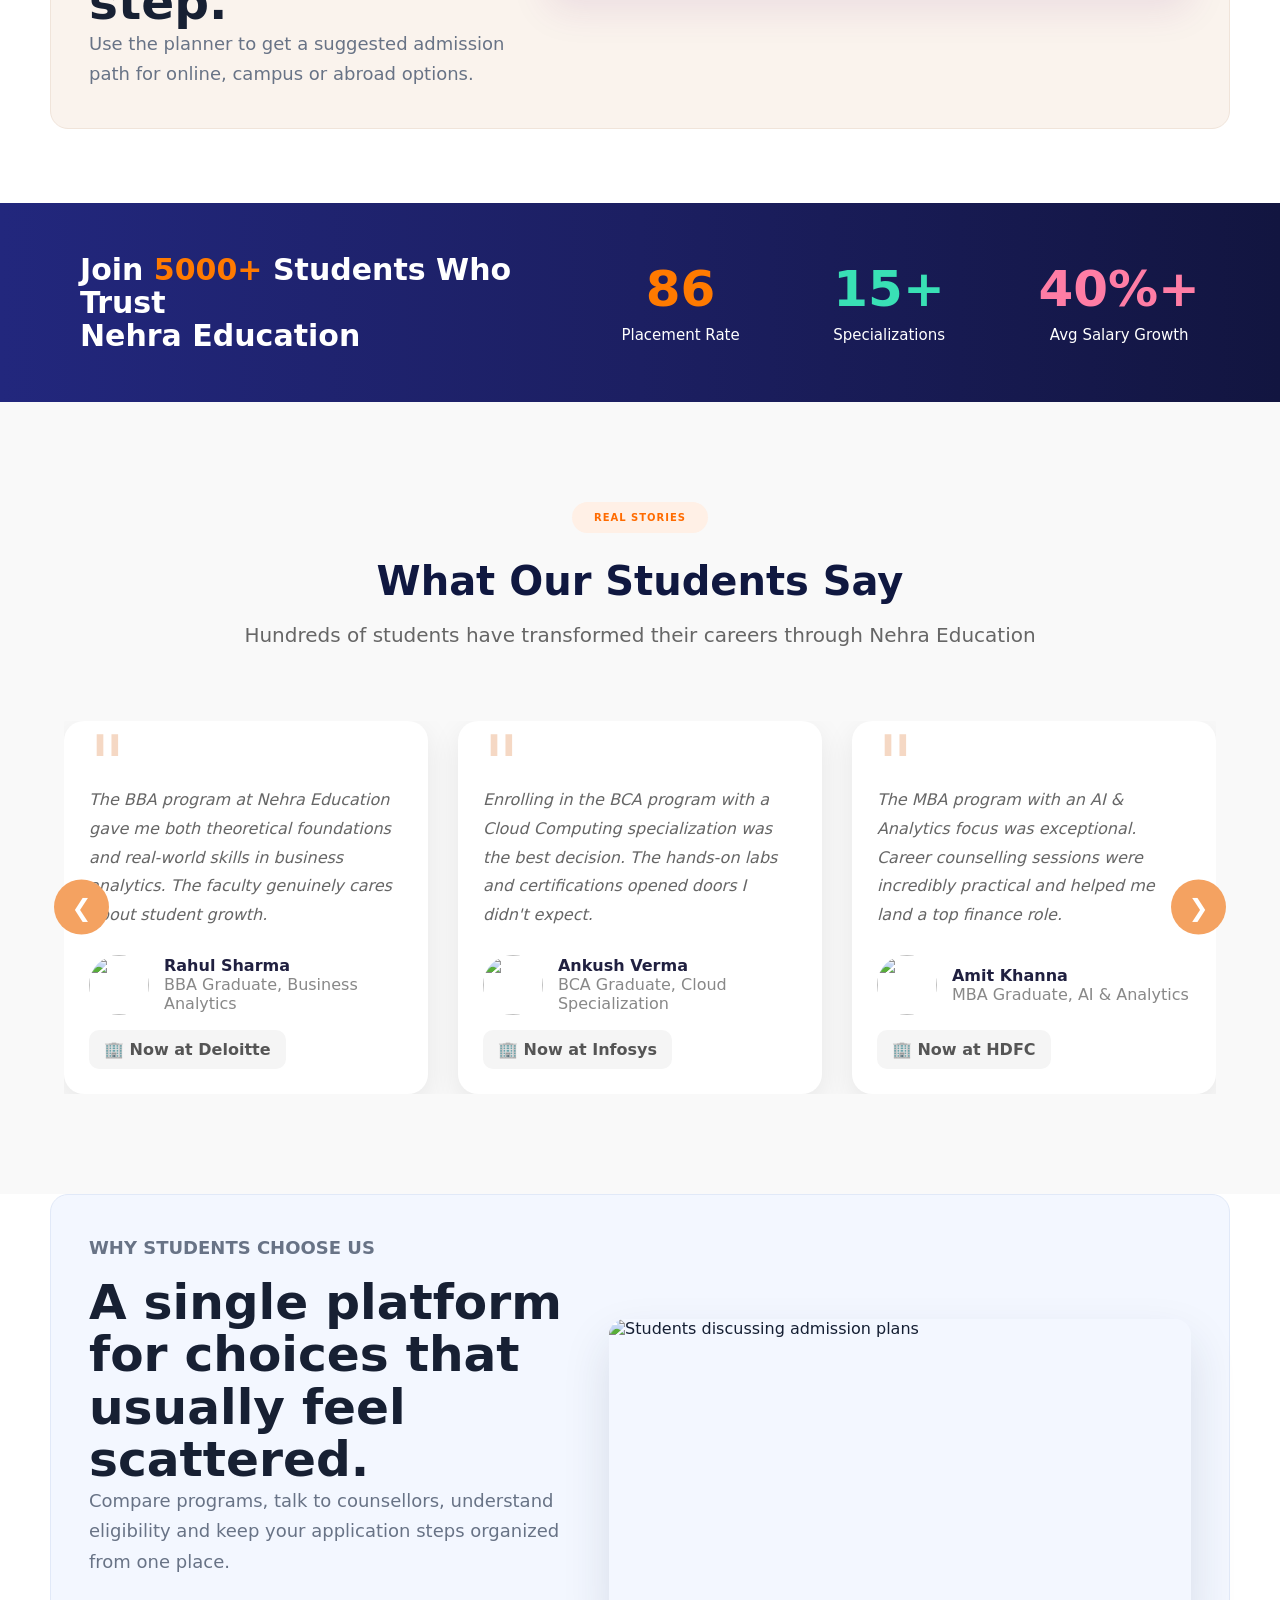
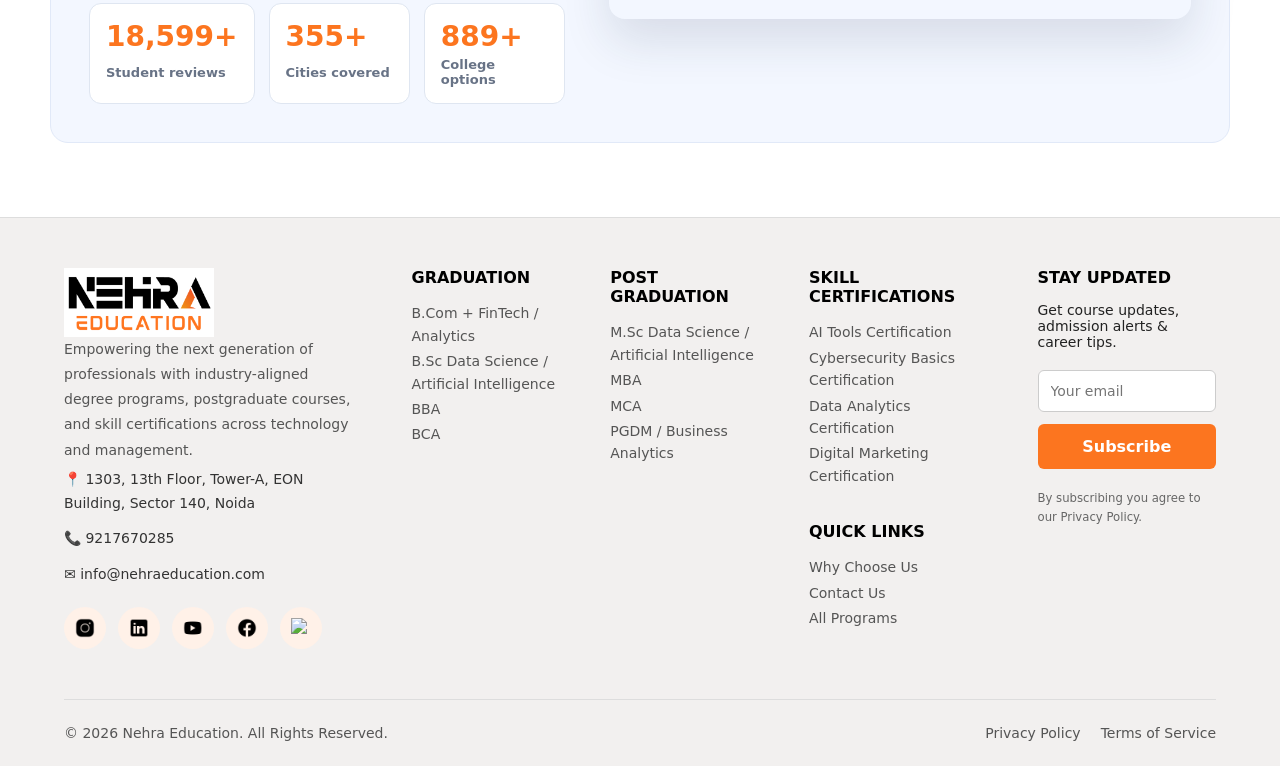
==== commit 716ee28e: "Update index.html" ====
--- a/index.html
+++ b/index.html
@@ -511,7 +511,7 @@
 				<a href="https://www.linkedin.com/company/nehraeducation/"><img src="images/logo/linkedin.png" alt="LinkedIn"></a>
 				<a href="#"><img src="images/logo/youtube.png" alt="YouTube"></a>
 				<a href="#"><img src="images/logo/facebook.png" alt="Facebook"></a>
-				<a href="#"><img src="images/logo/Twitter.png" alt="Twitter"></a>
+				<a href="#"><img src="images/logo/twitter.png" alt="Twitter"></a>
 			</div>
         </div>
 
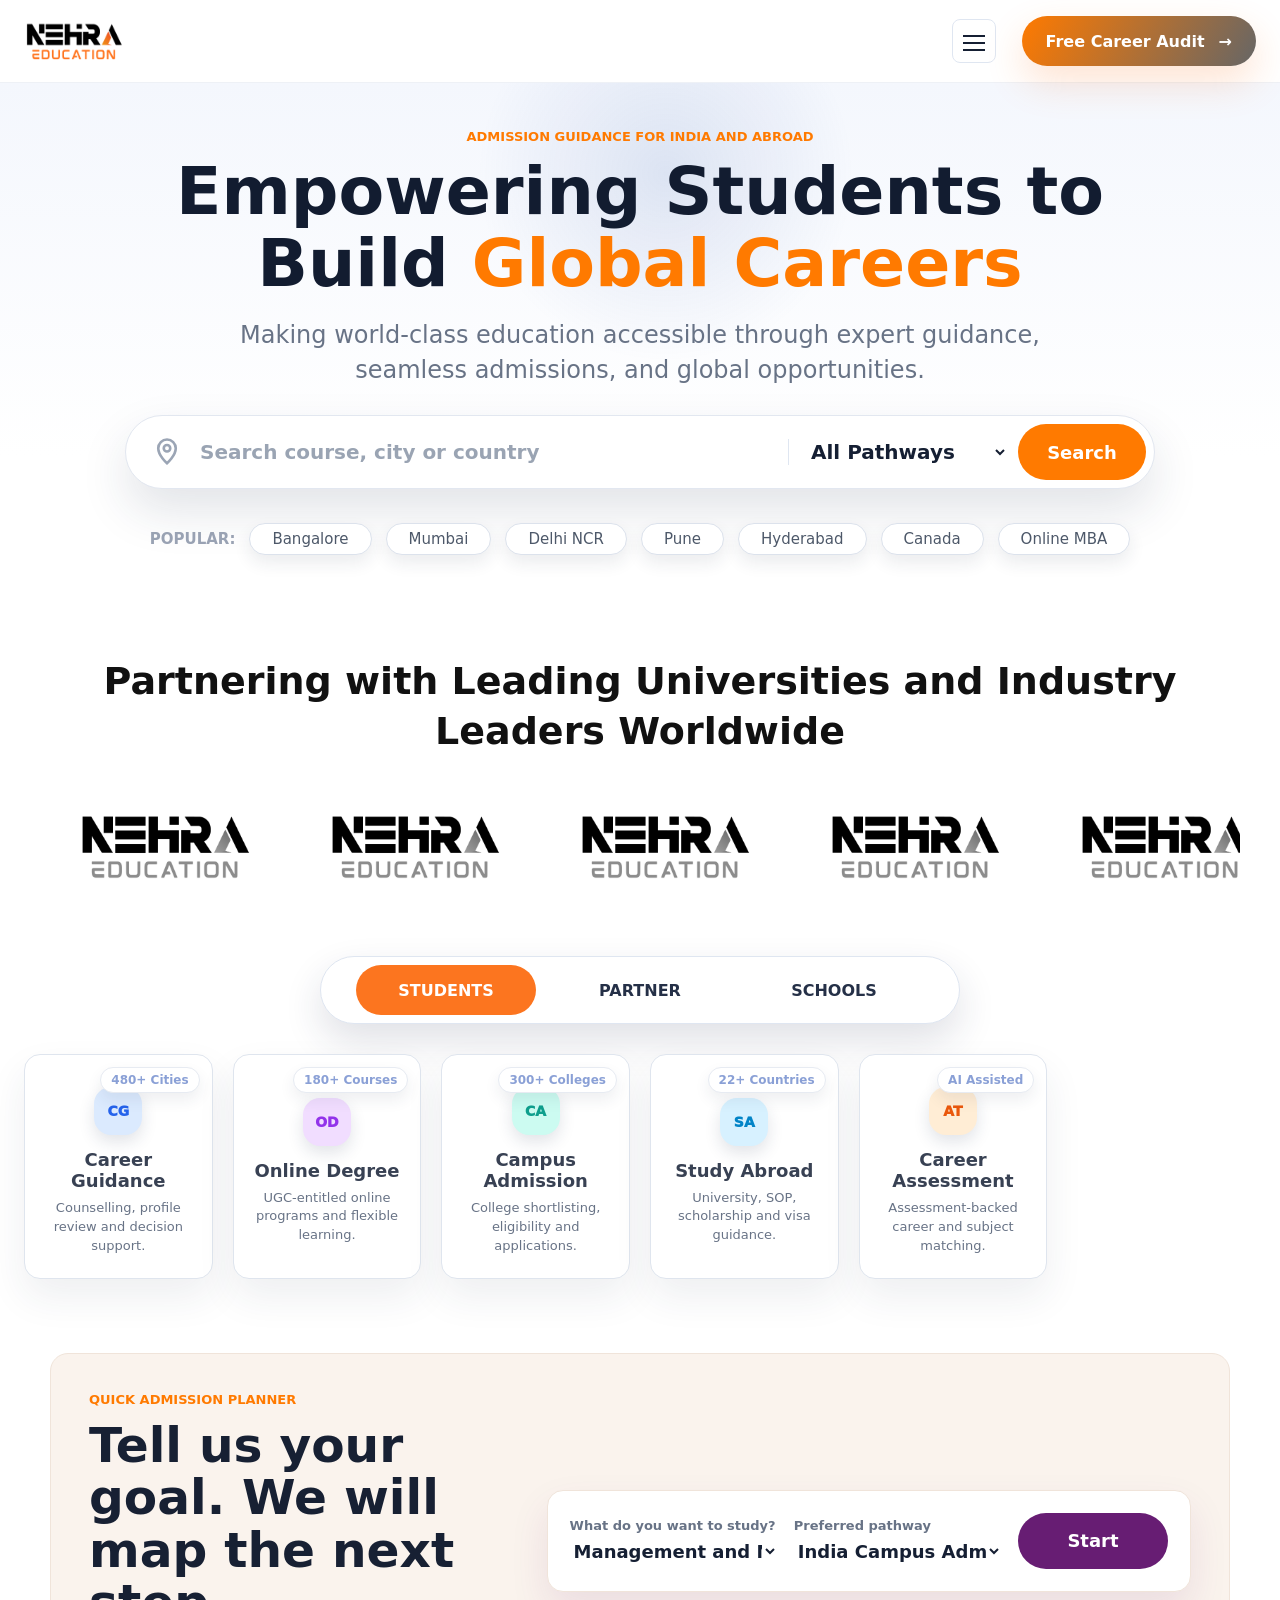
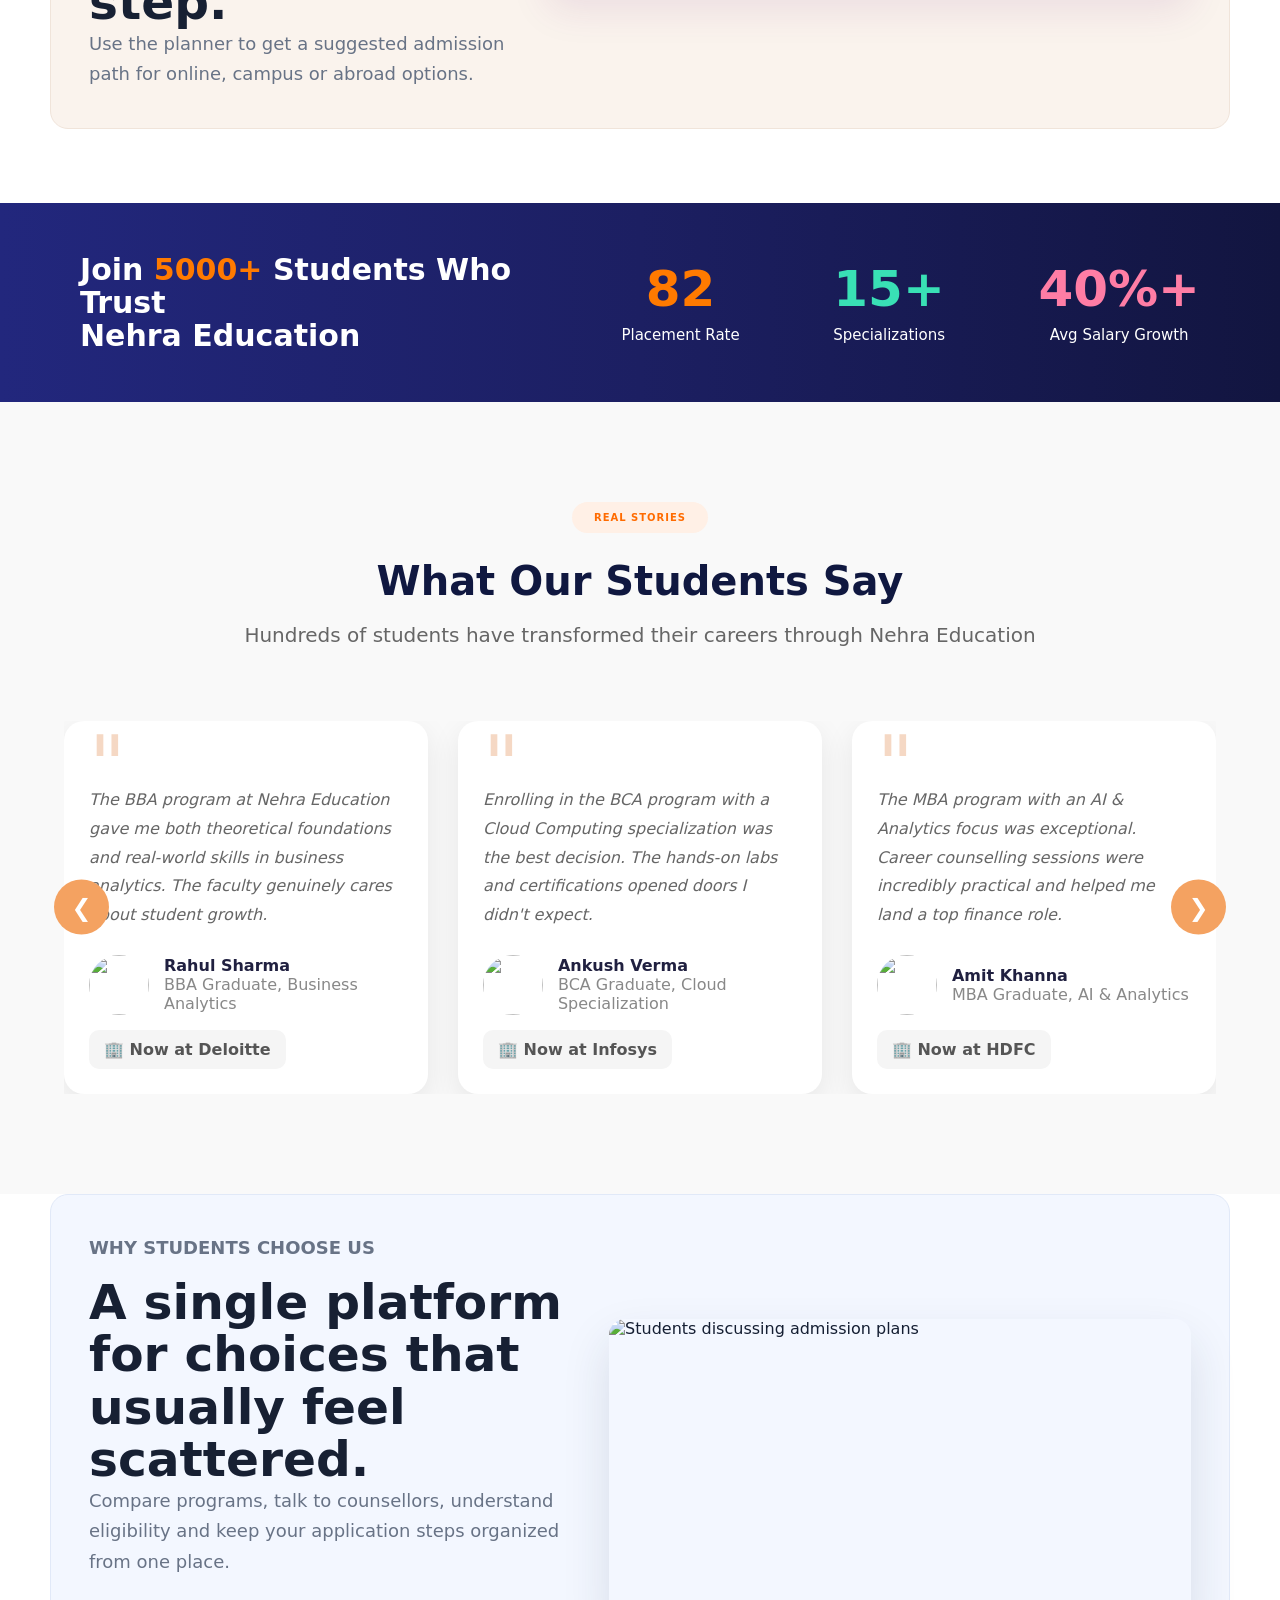
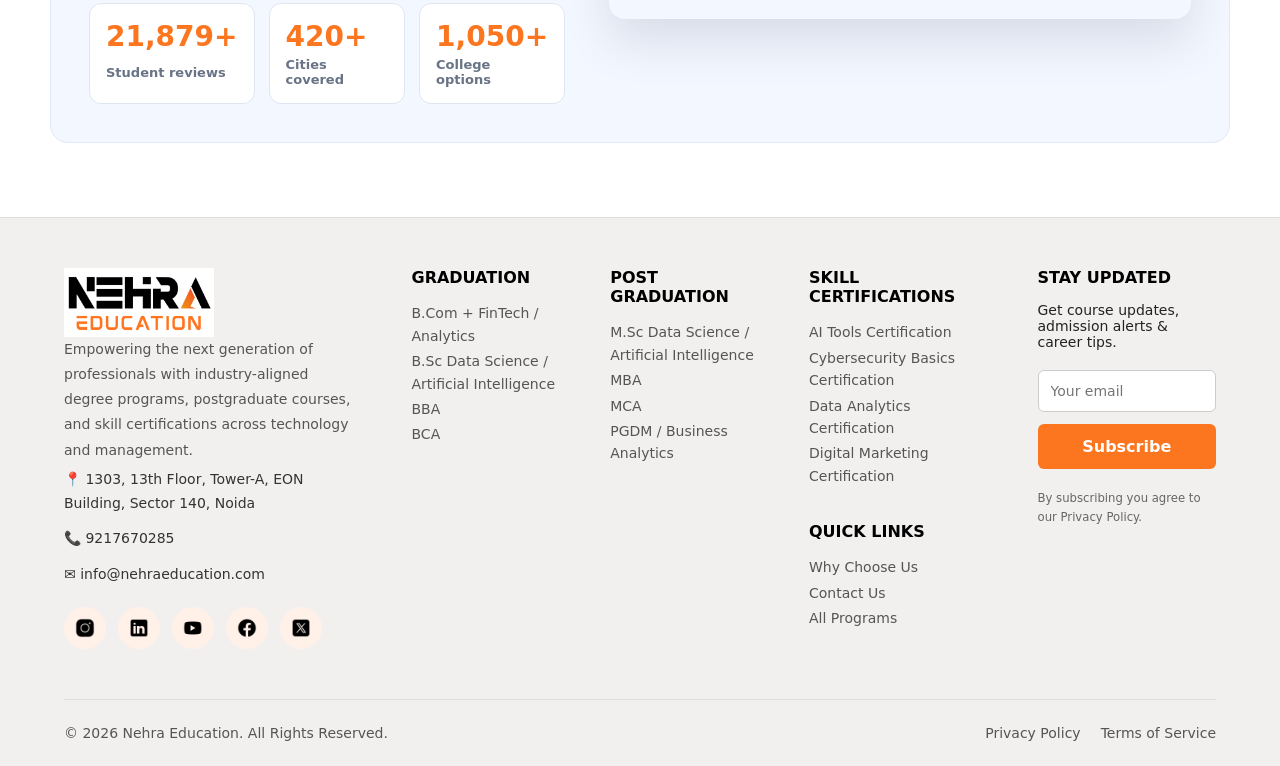
==== commit e8f7b3ef: "Update links in QUICK LINKS section" ====
--- a/index.html
+++ b/index.html
@@ -549,8 +549,8 @@
 
             <h3 class="quick-title">QUICK LINKS</h3>
             <ul>
-                <li><a href="#">Why Choose Us</a></li>
-                <li><a href="#">Contact Us</a></li>
+                <li><a href="../Why-us/index.html">Why Choose Us</a></li>
+                <li><a href="../Contact-us/index.html">Contact Us</a></li>
                 <li><a href="#">All Programs</a></li>
             </ul>
         </div>
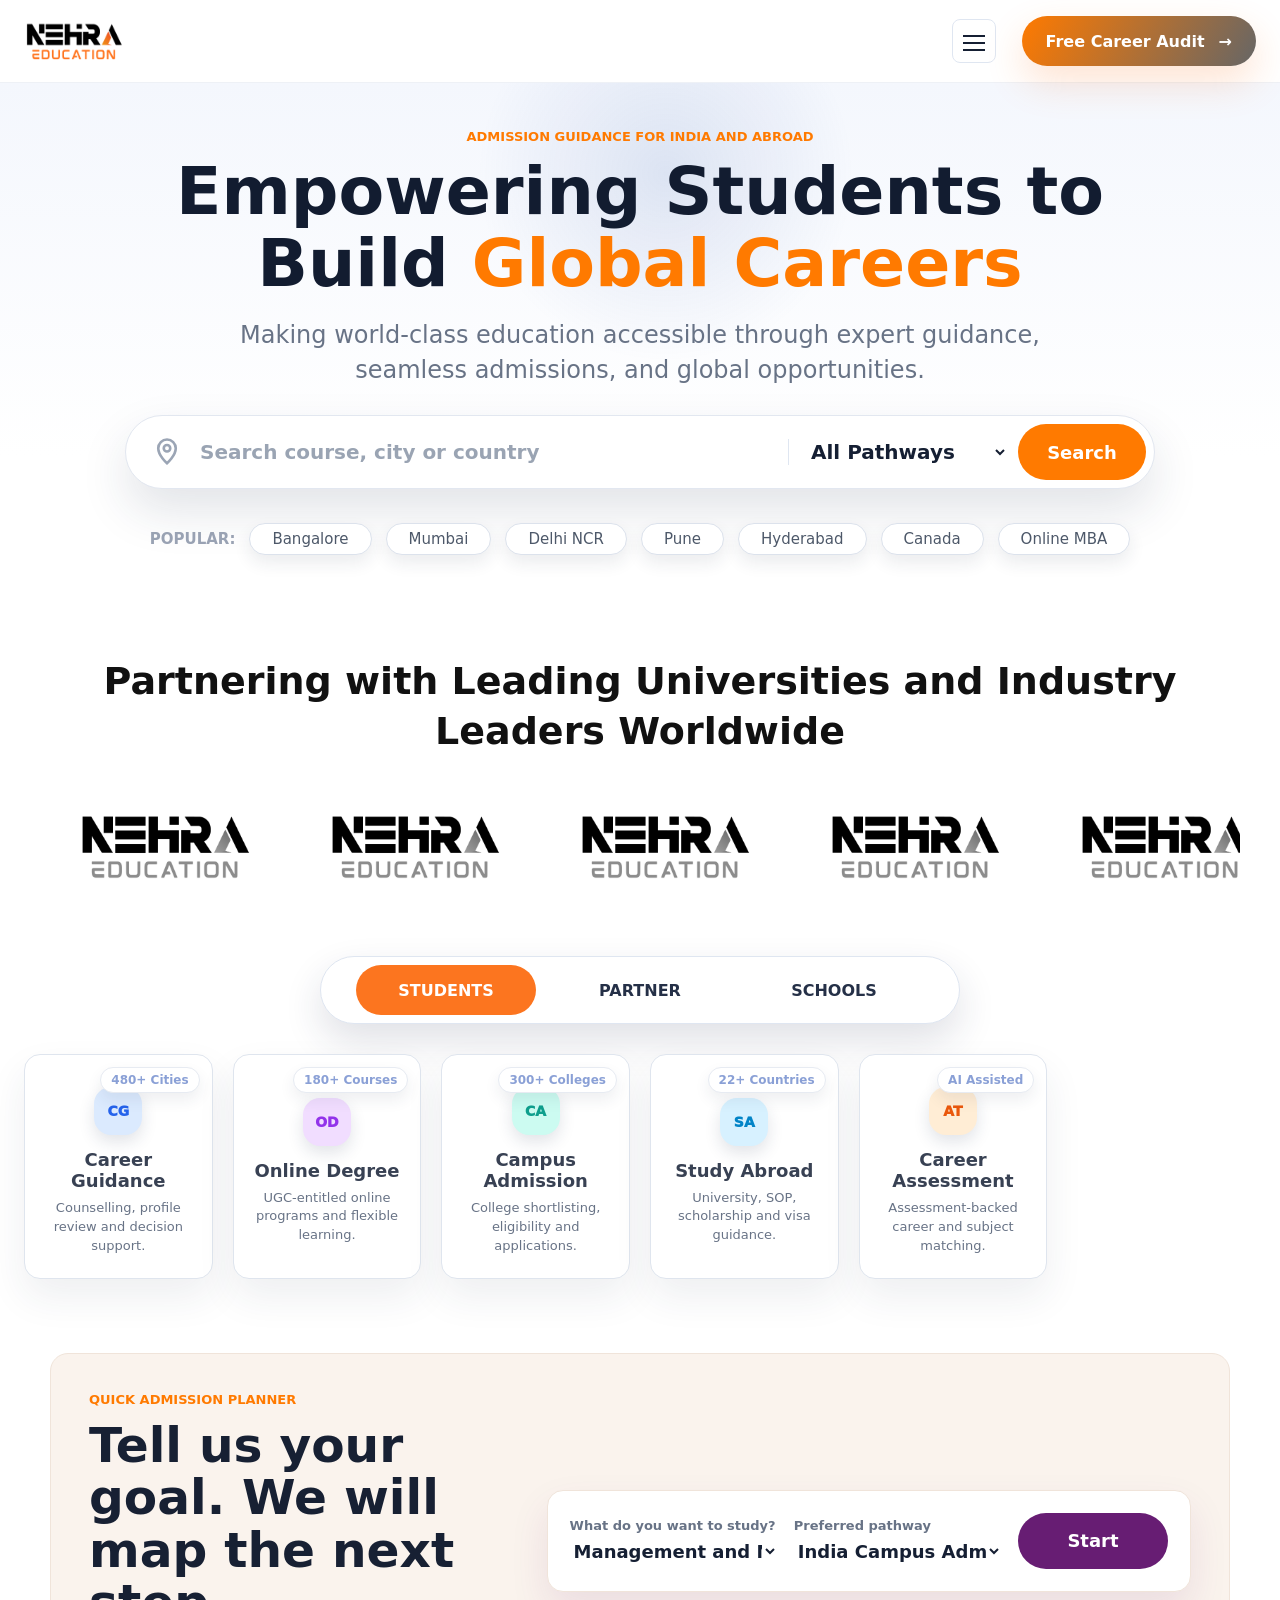
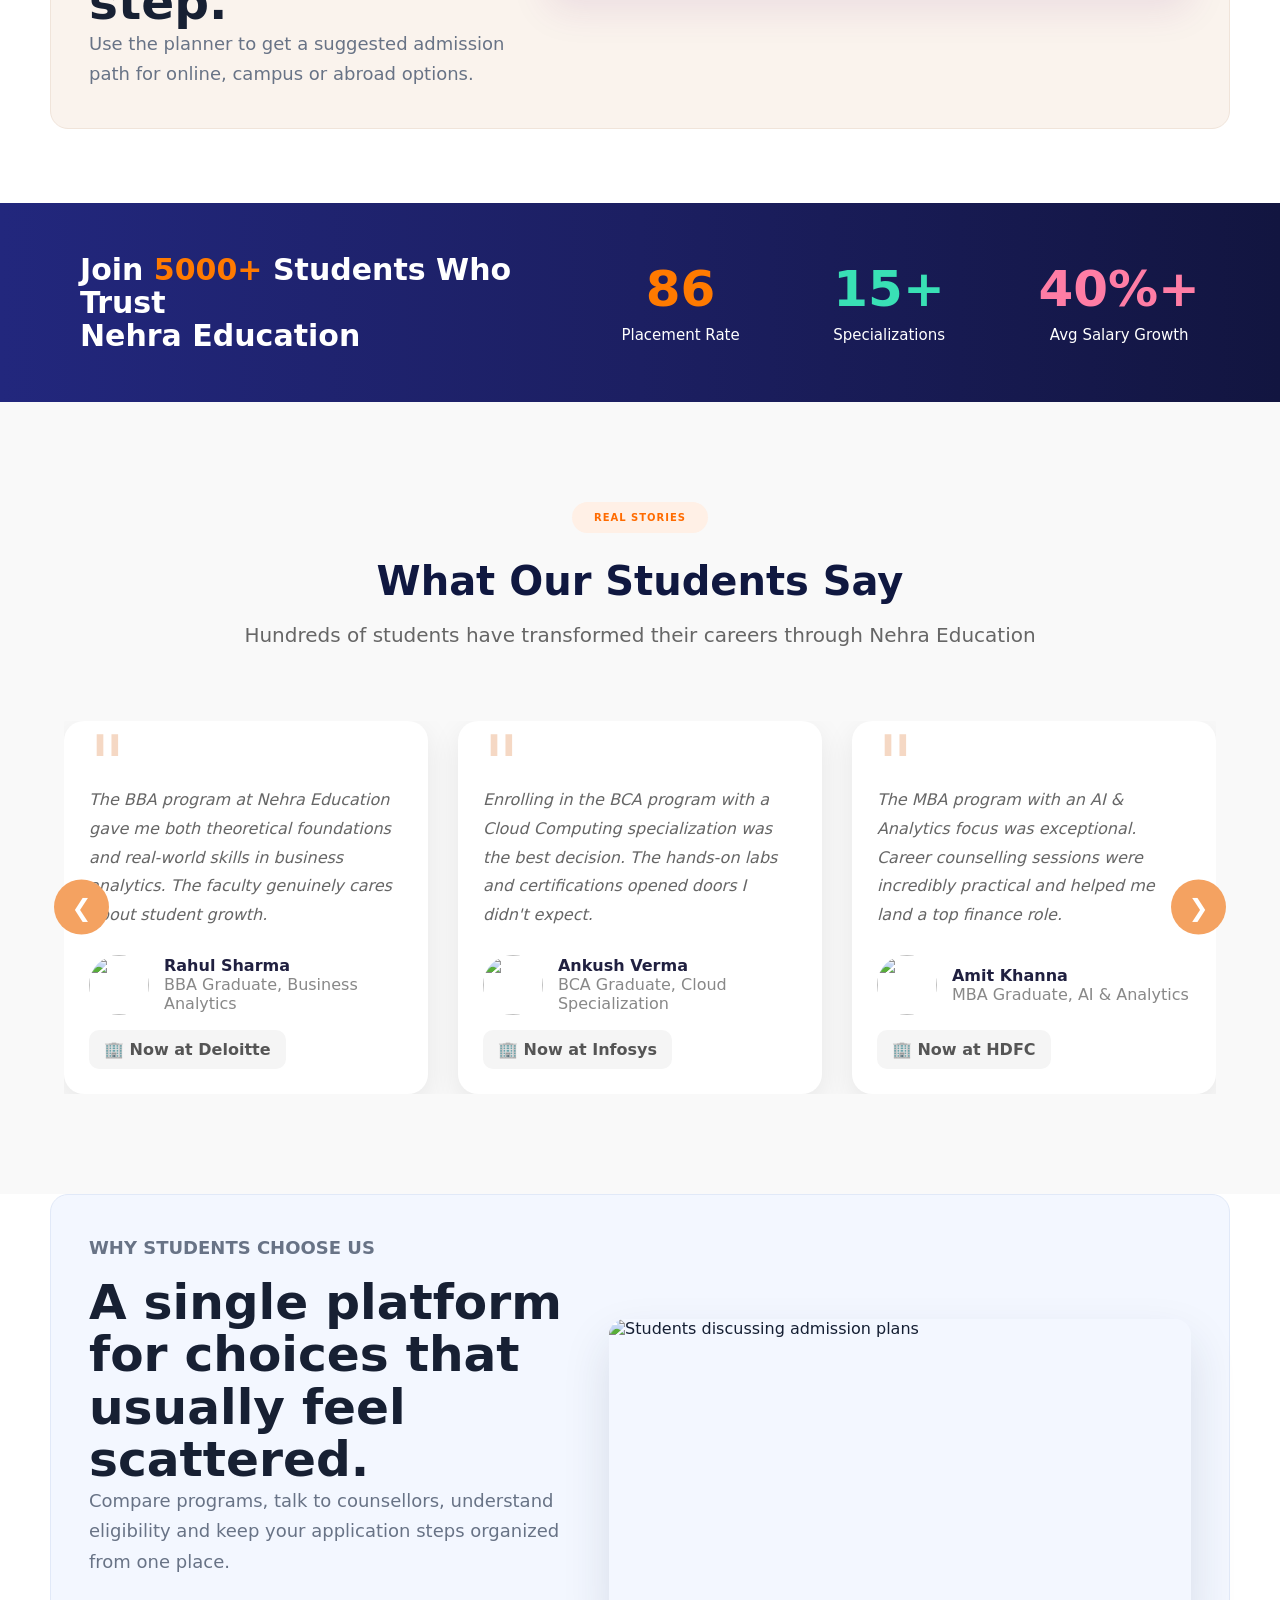
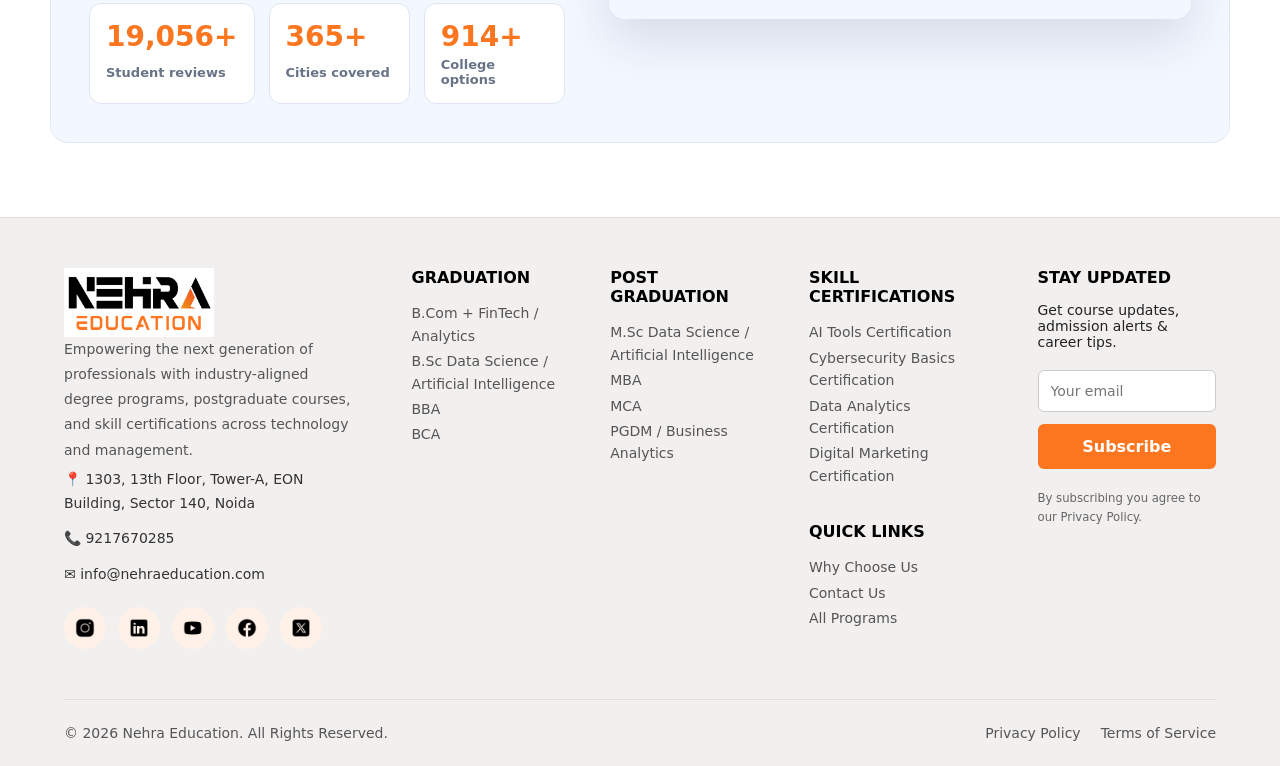
==== commit a0ea6d99: "Update index.html" ====
--- a/index.html
+++ b/index.html
@@ -8,6 +8,7 @@
     <link rel="stylesheet" href="css/styles.css" />
 	<link rel="stylesheet" href="css/1001.css" />
     <link rel="icon" type="image/png" href="images/favicon.PNG"/>	
+      <link rel="stylesheet" href="css/responsive.css" />
   </head>
   <body data-page="home">
     <header class="site-header">
